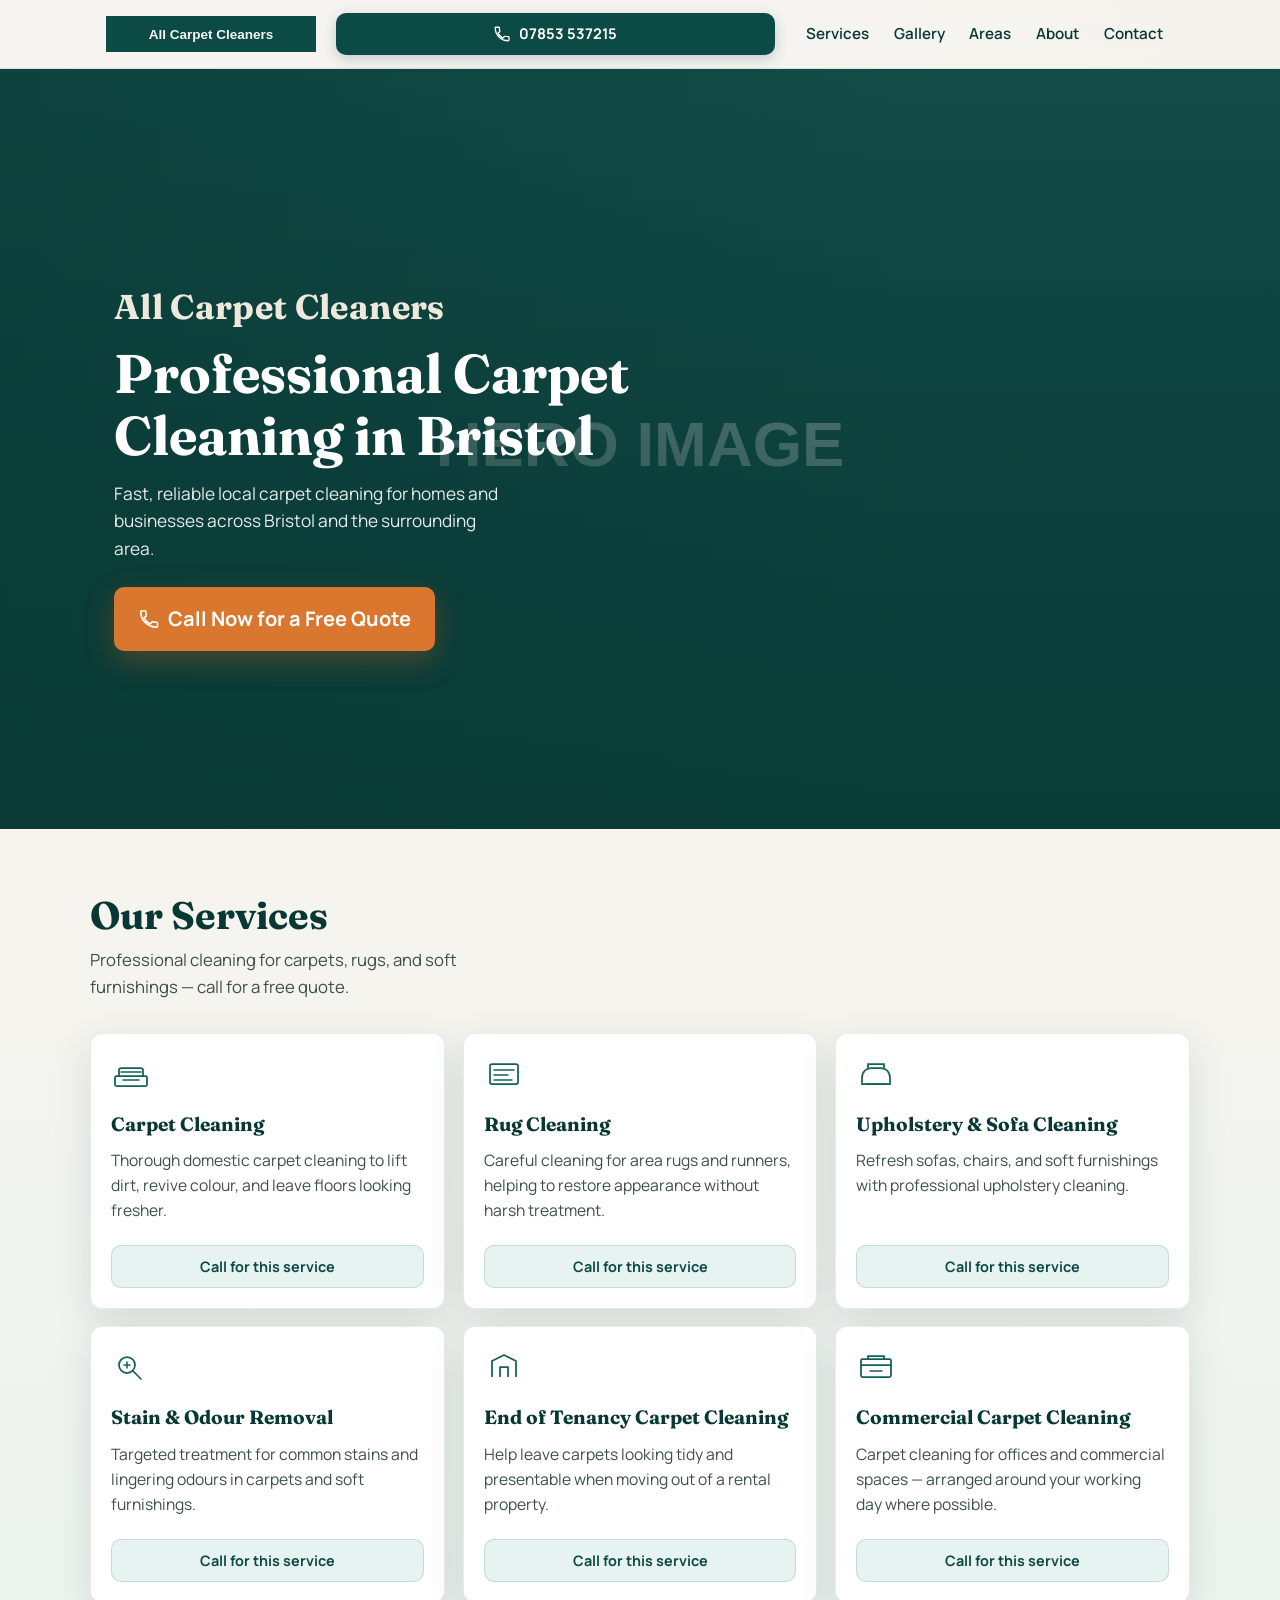
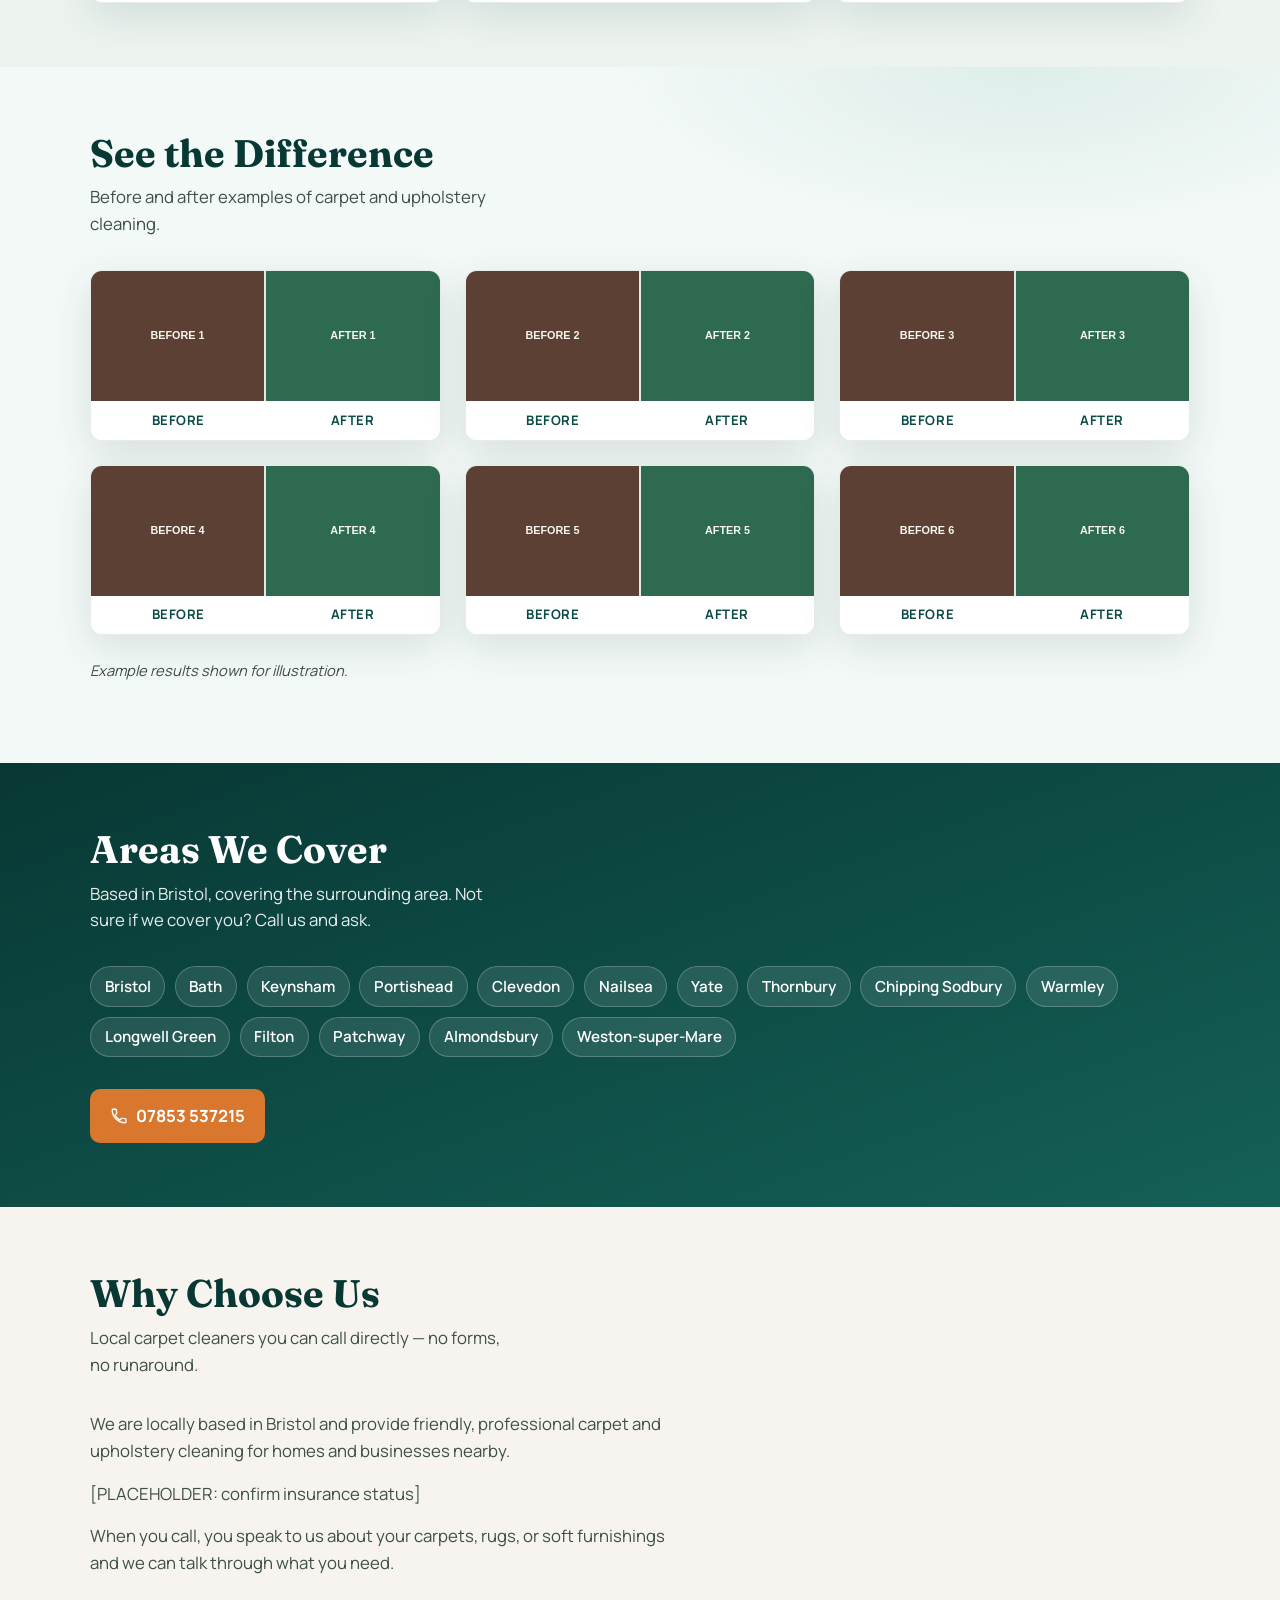
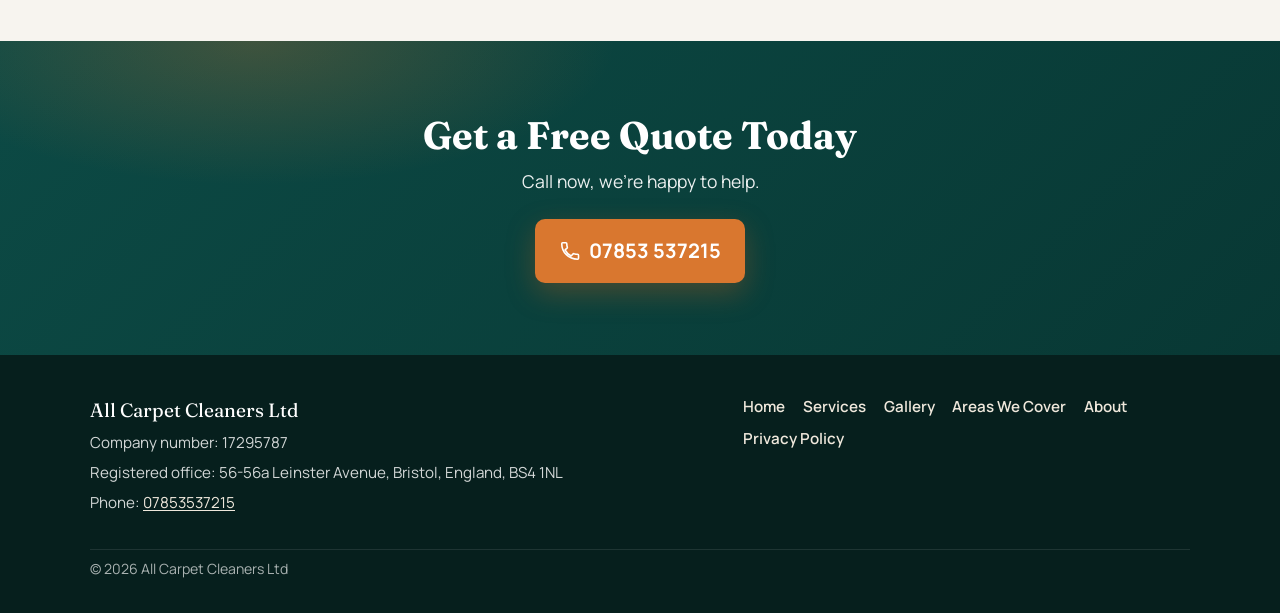
==== index.html @ 2044b08a "Build static All Carpet Cleaners marketing site Plain HTML/CSS/JS single-page site plus privacy poli" ====
<!DOCTYPE html>
<html lang="en-GB">
<head>
  <meta charset="UTF-8">
  <meta name="viewport" content="width=device-width, initial-scale=1">
  <title>All Carpet Cleaners | Professional Carpet Cleaning in Bristol</title>
  <meta name="description" content="Professional carpet cleaning in Bristol and surrounding areas. Fast, reliable local service. Call today for a free quote.">
  <link rel="icon" href="images/favicon.svg" type="image/svg+xml">

  <meta property="og:title" content="All Carpet Cleaners | Professional Carpet Cleaning in Bristol">
  <meta property="og:description" content="Professional carpet cleaning in Bristol and surrounding areas. Fast, reliable local service. Call today for a free quote.">
  <meta property="og:image" content="https://www.allcarpetcleaners.co.uk/images/og-image.svg">
  <meta property="og:type" content="website">
  <meta property="og:url" content="https://www.allcarpetcleaners.co.uk/">

  <link rel="preconnect" href="https://fonts.googleapis.com">
  <link rel="preconnect" href="https://fonts.gstatic.com" crossorigin>
  <link href="https://fonts.googleapis.com/css2?family=Fraunces:opsz,wght@9..144,600;9..144,700&family=Manrope:wght@400;500;600;700&display=swap" rel="stylesheet">

  <link rel="stylesheet" href="css/style.css">

  <script type="application/ld+json">
  {
    "@context": "https://schema.org",
    "@type": "LocalBusiness",
    "name": "All Carpet Cleaners",
    "legalName": "All Carpet Cleaners Ltd",
    "telephone": "+447853537215",
    "url": "https://www.allcarpetcleaners.co.uk/",
    "address": {
      "@type": "PostalAddress",
      "streetAddress": "56-56a Leinster Avenue",
      "addressLocality": "Bristol",
      "postalCode": "BS4 1NL",
      "addressCountry": "GB"
    },
    "areaServed": ["Bristol", "Bath", "Keynsham", "Portishead", "Clevedon", "Nailsea", "Yate", "Thornbury", "Chipping Sodbury", "Warmley", "Longwell Green", "Filton", "Patchway", "Almondsbury", "Weston-super-Mare"]
  }
  </script>
</head>
<body>
  <a class="skip-link" href="#home">Skip to content</a>

  <header class="site-header" id="top">
    <div class="header-inner">
      <a href="#home" class="logo-link">
        <img src="images/logo.svg" width="220" height="38" alt="All Carpet Cleaners">
      </a>

      <a class="phone-btn phone-btn--header" href="tel:+447853537215">
        <svg class="phone-icon" width="18" height="18" viewBox="0 0 24 24" fill="none" aria-hidden="true">
          <path d="M6.6 10.8c1.4 2.8 3.8 5.1 6.6 6.6l2.2-2.2c.3-.3.7-.4 1.1-.2 1.2.4 2.5.6 3.8.6.6 0 1 .4 1 1V20c0 .6-.4 1-1 1C10.6 21 3 13.4 3 4c0-.6.4-1 1-1h3.5c.6 0 1 .4 1 1 0 1.3.2 2.6.6 3.8.1.4 0 .8-.3 1.1L6.6 10.8z" stroke="currentColor" stroke-width="1.75" stroke-linejoin="round"/>
        </svg>
        <span>07853 537215</span>
      </a>

      <button class="nav-toggle" type="button" aria-expanded="false" aria-controls="primary-nav" aria-label="Open menu">
        <span class="nav-toggle-bar"></span>
        <span class="nav-toggle-bar"></span>
        <span class="nav-toggle-bar"></span>
      </button>

      <nav class="site-nav" id="primary-nav" aria-label="Primary">
        <ul>
          <li><a href="#services">Services</a></li>
          <li><a href="#gallery">Gallery</a></li>
          <li><a href="#areas">Areas</a></li>
          <li><a href="#about">About</a></li>
          <li><a href="#contact">Contact</a></li>
        </ul>
      </nav>
    </div>
  </header>

  <main>
    <section id="home" class="hero">
      <div class="hero-media" aria-hidden="true">
        <img src="images/hero.svg" alt="" width="1600" height="900">
      </div>
      <div class="hero-overlay"></div>
      <div class="hero-content">
        <p class="hero-brand">All Carpet Cleaners</p>
        <h1>Professional Carpet Cleaning in Bristol</h1>
        <p class="hero-sub">Fast, reliable local carpet cleaning for homes and businesses across Bristol and the surrounding area.</p>
        <a class="phone-btn phone-btn--hero" href="tel:+447853537215">
          <svg class="phone-icon" width="22" height="22" viewBox="0 0 24 24" fill="none" aria-hidden="true">
            <path d="M6.6 10.8c1.4 2.8 3.8 5.1 6.6 6.6l2.2-2.2c.3-.3.7-.4 1.1-.2 1.2.4 2.5.6 3.8.6.6 0 1 .4 1 1V20c0 .6-.4 1-1 1C10.6 21 3 13.4 3 4c0-.6.4-1 1-1h3.5c.6 0 1 .4 1 1 0 1.3.2 2.6.6 3.8.1.4 0 .8-.3 1.1L6.6 10.8z" stroke="currentColor" stroke-width="1.75" stroke-linejoin="round"/>
          </svg>
          Call Now for a Free Quote
        </a>
      </div>
    </section>

    <section id="services" class="section services">
      <div class="section-inner">
        <h2>Our Services</h2>
        <p class="section-intro">Professional cleaning for carpets, rugs, and soft furnishings — call for a free quote.</p>

        <div class="services-grid">
          <article class="service-card">
            <div class="service-icon" aria-hidden="true">
              <svg width="40" height="40" viewBox="0 0 40 40" fill="none">
                <rect x="4" y="22" width="32" height="10" rx="1.5" stroke="currentColor" stroke-width="1.75"/>
                <path d="M8 22V16c0-1 1-2 2.5-2h19c1.5 0 2.5 1 2.5 2v6" stroke="currentColor" stroke-width="1.75"/>
                <path d="M10 18h20M12 26h16" stroke="currentColor" stroke-width="1.5" stroke-linecap="round"/>
              </svg>
            </div>
            <h3>Carpet Cleaning</h3>
            <p>Thorough domestic carpet cleaning to lift dirt, revive colour, and leave floors looking fresher.</p>
            <a class="phone-btn phone-btn--small" href="tel:+447853537215">Call for this service</a>
          </article>

          <article class="service-card">
            <div class="service-icon" aria-hidden="true">
              <svg width="40" height="40" viewBox="0 0 40 40" fill="none">
                <rect x="6" y="10" width="28" height="20" rx="2" stroke="currentColor" stroke-width="1.75"/>
                <path d="M10 16h20M10 21h14M10 26h18" stroke="currentColor" stroke-width="1.5" stroke-linecap="round"/>
              </svg>
            </div>
            <h3>Rug Cleaning</h3>
            <p>Careful cleaning for area rugs and runners, helping to restore appearance without harsh treatment.</p>
            <a class="phone-btn phone-btn--small" href="tel:+447853537215">Call for this service</a>
          </article>

          <article class="service-card">
            <div class="service-icon" aria-hidden="true">
              <svg width="40" height="40" viewBox="0 0 40 40" fill="none">
                <path d="M6 24c0-6 4-10 10-10h8c6 0 10 4 10 10v6H6v-6z" stroke="currentColor" stroke-width="1.75"/>
                <path d="M12 14V10h16v4" stroke="currentColor" stroke-width="1.75" stroke-linecap="round"/>
                <path d="M10 30h20" stroke="currentColor" stroke-width="1.5" stroke-linecap="round"/>
              </svg>
            </div>
            <h3>Upholstery &amp; Sofa Cleaning</h3>
            <p>Refresh sofas, chairs, and soft furnishings with professional upholstery cleaning.</p>
            <a class="phone-btn phone-btn--small" href="tel:+447853537215">Call for this service</a>
          </article>

          <article class="service-card">
            <div class="service-icon" aria-hidden="true">
              <svg width="40" height="40" viewBox="0 0 40 40" fill="none">
                <circle cx="16" cy="18" r="8" stroke="currentColor" stroke-width="1.75"/>
                <path d="M22 24l8 8" stroke="currentColor" stroke-width="1.75" stroke-linecap="round"/>
                <path d="M13 18h6M16 15v6" stroke="currentColor" stroke-width="1.5" stroke-linecap="round"/>
              </svg>
            </div>
            <h3>Stain &amp; Odour Removal</h3>
            <p>Targeted treatment for common stains and lingering odours in carpets and soft furnishings.</p>
            <a class="phone-btn phone-btn--small" href="tel:+447853537215">Call for this service</a>
          </article>

          <article class="service-card">
            <div class="service-icon" aria-hidden="true">
              <svg width="40" height="40" viewBox="0 0 40 40" fill="none">
                <path d="M8 30V14l12-6 12 6v16" stroke="currentColor" stroke-width="1.75" stroke-linejoin="round"/>
                <path d="M16 30v-10h8v10" stroke="currentColor" stroke-width="1.75" stroke-linejoin="round"/>
              </svg>
            </div>
            <h3>End of Tenancy Carpet Cleaning</h3>
            <p>Help leave carpets looking tidy and presentable when moving out of a rental property.</p>
            <a class="phone-btn phone-btn--small" href="tel:+447853537215">Call for this service</a>
          </article>

          <article class="service-card">
            <div class="service-icon" aria-hidden="true">
              <svg width="40" height="40" viewBox="0 0 40 40" fill="none">
                <rect x="5" y="12" width="30" height="18" rx="1.5" stroke="currentColor" stroke-width="1.75"/>
                <path d="M5 18h30M12 12v-3h16v3" stroke="currentColor" stroke-width="1.75"/>
                <path d="M14 24h12" stroke="currentColor" stroke-width="1.5" stroke-linecap="round"/>
              </svg>
            </div>
            <h3>Commercial Carpet Cleaning</h3>
            <p>Carpet cleaning for offices and commercial spaces — arranged around your working day where possible.</p>
            <a class="phone-btn phone-btn--small" href="tel:+447853537215">Call for this service</a>
          </article>
        </div>
      </div>
    </section>

    <section id="gallery" class="section gallery">
      <div class="section-inner">
        <h2>See the Difference</h2>
        <p class="section-intro">Before and after examples of carpet and upholstery cleaning.</p>

        <div class="gallery-grid">
          <figure class="ba-pair">
            <div class="ba-images">
              <img src="images/gallery/before-1.svg" alt="Living room carpet before professional cleaning" width="800" height="600" loading="lazy">
              <img src="images/gallery/after-1.svg" alt="Living room carpet after professional cleaning" width="800" height="600" loading="lazy">
            </div>
            <figcaption><span>Before</span><span>After</span></figcaption>
          </figure>

          <figure class="ba-pair">
            <div class="ba-images">
              <img src="images/gallery/before-2.svg" alt="Staircase carpet before professional cleaning" width="800" height="600" loading="lazy">
              <img src="images/gallery/after-2.svg" alt="Staircase carpet after professional cleaning" width="800" height="600" loading="lazy">
            </div>
            <figcaption><span>Before</span><span>After</span></figcaption>
          </figure>

          <figure class="ba-pair">
            <div class="ba-images">
              <img src="images/gallery/before-3.svg" alt="Hallway carpet before professional cleaning" width="800" height="600" loading="lazy">
              <img src="images/gallery/after-3.svg" alt="Hallway carpet after professional cleaning" width="800" height="600" loading="lazy">
            </div>
            <figcaption><span>Before</span><span>After</span></figcaption>
          </figure>

          <figure class="ba-pair">
            <div class="ba-images">
              <img src="images/gallery/before-4.svg" alt="Bedroom carpet before professional cleaning" width="800" height="600" loading="lazy">
              <img src="images/gallery/after-4.svg" alt="Bedroom carpet after professional cleaning" width="800" height="600" loading="lazy">
            </div>
            <figcaption><span>Before</span><span>After</span></figcaption>
          </figure>

          <figure class="ba-pair">
            <div class="ba-images">
              <img src="images/gallery/before-5.svg" alt="Area rug before professional cleaning" width="800" height="600" loading="lazy">
              <img src="images/gallery/after-5.svg" alt="Area rug after professional cleaning" width="800" height="600" loading="lazy">
            </div>
            <figcaption><span>Before</span><span>After</span></figcaption>
          </figure>

          <figure class="ba-pair">
            <div class="ba-images">
              <img src="images/gallery/before-6.svg" alt="Sofa upholstery before professional cleaning" width="800" height="600" loading="lazy">
              <img src="images/gallery/after-6.svg" alt="Sofa upholstery after professional cleaning" width="800" height="600" loading="lazy">
            </div>
            <figcaption><span>Before</span><span>After</span></figcaption>
          </figure>
        </div>

        <p class="gallery-note">Example results shown for illustration.</p>
      </div>
    </section>

    <section id="areas" class="section areas">
      <div class="section-inner">
        <h2>Areas We Cover</h2>
        <p class="section-intro">Based in Bristol, covering the surrounding area. Not sure if we cover you? Call us and ask.</p>

        <ul class="areas-list">
          <li>Bristol</li>
          <li>Bath</li>
          <li>Keynsham</li>
          <li>Portishead</li>
          <li>Clevedon</li>
          <li>Nailsea</li>
          <li>Yate</li>
          <li>Thornbury</li>
          <li>Chipping Sodbury</li>
          <li>Warmley</li>
          <li>Longwell Green</li>
          <li>Filton</li>
          <li>Patchway</li>
          <li>Almondsbury</li>
          <li>Weston-super-Mare</li>
        </ul>

        <div class="areas-cta">
          <a class="phone-btn phone-btn--mid" href="tel:+447853537215">
            <svg class="phone-icon" width="18" height="18" viewBox="0 0 24 24" fill="none" aria-hidden="true">
              <path d="M6.6 10.8c1.4 2.8 3.8 5.1 6.6 6.6l2.2-2.2c.3-.3.7-.4 1.1-.2 1.2.4 2.5.6 3.8.6.6 0 1 .4 1 1V20c0 .6-.4 1-1 1C10.6 21 3 13.4 3 4c0-.6.4-1 1-1h3.5c.6 0 1 .4 1 1 0 1.3.2 2.6.6 3.8.1.4 0 .8-.3 1.1L6.6 10.8z" stroke="currentColor" stroke-width="1.75" stroke-linejoin="round"/>
            </svg>
            07853 537215
          </a>
        </div>
      </div>
    </section>

    <section id="about" class="section about">
      <div class="section-inner about-inner">
        <h2>Why Choose Us</h2>
        <p class="section-intro">Local carpet cleaners you can call directly — no forms, no runaround.</p>
        <div class="about-copy">
          <p>We are locally based in Bristol and provide friendly, professional carpet and upholstery cleaning for homes and businesses nearby.</p>
          <p>[PLACEHOLDER: confirm insurance status]</p>
          <p>When you call, you speak to us about your carpets, rugs, or soft furnishings and we can talk through what you need.</p>
        </div>
      </div>
    </section>

    <section id="contact" class="contact-band">
      <div class="contact-inner">
        <h2>Get a Free Quote Today</h2>
        <p>Call now, we're happy to help.</p>
        <a class="phone-btn phone-btn--hero" href="tel:+447853537215">
          <svg class="phone-icon" width="22" height="22" viewBox="0 0 24 24" fill="none" aria-hidden="true">
            <path d="M6.6 10.8c1.4 2.8 3.8 5.1 6.6 6.6l2.2-2.2c.3-.3.7-.4 1.1-.2 1.2.4 2.5.6 3.8.6.6 0 1 .4 1 1V20c0 .6-.4 1-1 1C10.6 21 3 13.4 3 4c0-.6.4-1 1-1h3.5c.6 0 1 .4 1 1 0 1.3.2 2.6.6 3.8.1.4 0 .8-.3 1.1L6.6 10.8z" stroke="currentColor" stroke-width="1.75" stroke-linejoin="round"/>
          </svg>
          07853 537215
        </a>
      </div>
    </section>
  </main>

  <footer class="site-footer">
    <div class="footer-inner">
      <div class="footer-brand">
        <p class="footer-name">All Carpet Cleaners Ltd</p>
        <p>Company number: 17295787</p>
        <p>Registered office: 56-56a Leinster Avenue, Bristol, England, BS4 1NL</p>
        <p>Phone: <a href="tel:+447853537215">07853537215</a></p>
      </div>
      <nav class="footer-nav" aria-label="Footer">
        <ul>
          <li><a href="#home">Home</a></li>
          <li><a href="#services">Services</a></li>
          <li><a href="#gallery">Gallery</a></li>
          <li><a href="#areas">Areas We Cover</a></li>
          <li><a href="#about">About</a></li>
          <li><a href="privacy.html">Privacy Policy</a></li>
        </ul>
      </nav>
      <p class="footer-copy">&copy; <span data-year></span> All Carpet Cleaners Ltd</p>
    </div>
  </footer>

  <script src="js/main.js"></script>
</body>
</html>
---- css/style.css ----
/* All Carpet Cleaners — site styles */

:root {
  --teal-900: #083834;
  --teal-800: #0c4a45;
  --teal-700: #146057;
  --teal-500: #1f8a7c;
  --mint-100: #e7f3f0;
  --mint-50: #f3f9f7;
  --sand-100: #efe8dc;
  --ink: #16221f;
  --ink-soft: #3d4f4a;
  --cream: #f7f4ef;
  --white: #ffffff;
  --accent: #d9772f;
  --accent-dark: #b85f1f;
  --shadow-soft: 0 12px 40px rgba(8, 56, 52, 0.12);
  --radius: 12px;
  --header-h: 4.25rem;
  --font-display: "Fraunces", Georgia, "Times New Roman", serif;
  --font-body: "Manrope", "Segoe UI", sans-serif;
  --max: 1100px;
}

*,
*::before,
*::after {
  box-sizing: border-box;
}

html {
  scroll-behavior: smooth;
}

body {
  margin: 0;
  font-family: var(--font-body);
  font-size: 1.05rem;
  line-height: 1.6;
  color: var(--ink);
  background:
    radial-gradient(1200px 500px at 10% -10%, rgba(31, 138, 124, 0.12), transparent 60%),
    radial-gradient(900px 400px at 100% 0%, rgba(217, 119, 47, 0.08), transparent 50%),
    linear-gradient(180deg, var(--mint-50) 0%, var(--cream) 40%, var(--mint-50) 100%);
  overflow-x: hidden;
}

img {
  max-width: 100%;
  height: auto;
  display: block;
}

a {
  color: var(--teal-700);
  text-decoration-thickness: 1px;
  text-underline-offset: 0.15em;
}

a:hover {
  color: var(--teal-900);
}

h1,
h2,
h3 {
  font-family: var(--font-display);
  line-height: 1.15;
  font-weight: 700;
  color: var(--teal-900);
}

h1 {
  font-size: clamp(2rem, 5vw, 3.4rem);
  margin: 0 0 0.75rem;
}

h2 {
  font-size: clamp(1.75rem, 3.5vw, 2.4rem);
  margin: 0 0 0.6rem;
}

h3 {
  font-size: 1.2rem;
  margin: 0 0 0.5rem;
}

p {
  margin: 0 0 1rem;
}

ul {
  margin: 0;
  padding: 0;
  list-style: none;
}

.skip-link {
  position: absolute;
  left: 1rem;
  top: -100px;
  background: var(--teal-800);
  color: var(--white);
  padding: 0.6rem 1rem;
  z-index: 1000;
  border-radius: 0 0 8px 8px;
}

.skip-link:focus {
  top: 0;
}

/* —— Header —— */
.site-header {
  position: sticky;
  top: 0;
  z-index: 100;
  background: rgba(247, 244, 239, 0.92);
  backdrop-filter: blur(10px);
  border-bottom: 1px solid rgba(12, 74, 69, 0.12);
  transition: box-shadow 0.25s ease, background 0.25s ease;
}

.site-header.is-scrolled {
  box-shadow: 0 6px 24px rgba(8, 56, 52, 0.1);
  background: rgba(247, 244, 239, 0.97);
}

.header-inner {
  display: grid;
  grid-template-columns: 1fr auto auto;
  align-items: center;
  gap: 0.65rem 0.85rem;
  max-width: var(--max);
  margin: 0 auto;
  padding: 0.7rem 1rem;
  min-height: var(--header-h);
}

.logo-link {
  display: inline-flex;
  align-items: center;
  text-decoration: none;
  min-width: 0;
}

.logo-link img {
  width: min(180px, 48vw);
  height: auto;
}

.nav-toggle {
  display: inline-flex;
  flex-direction: column;
  justify-content: center;
  gap: 5px;
  width: 2.5rem;
  height: 2.5rem;
  padding: 0.45rem;
  border: 1px solid rgba(12, 74, 69, 0.25);
  border-radius: 8px;
  background: var(--white);
  cursor: pointer;
  order: 3;
}

.nav-toggle-bar {
  display: block;
  height: 2px;
  width: 100%;
  background: var(--teal-800);
  border-radius: 2px;
  transition: transform 0.25s ease, opacity 0.25s ease;
}

.nav-toggle[aria-expanded="true"] .nav-toggle-bar:nth-child(1) {
  transform: translateY(7px) rotate(45deg);
}

.nav-toggle[aria-expanded="true"] .nav-toggle-bar:nth-child(2) {
  opacity: 0;
}

.nav-toggle[aria-expanded="true"] .nav-toggle-bar:nth-child(3) {
  transform: translateY(-7px) rotate(-45deg);
}

.site-nav {
  grid-column: 1 / -1;
  display: none;
  background: var(--cream);
  border-radius: var(--radius);
  border: 1px solid rgba(12, 74, 69, 0.1);
  padding: 0.5rem;
}

.site-nav.is-open {
  display: block;
  animation: navDrop 0.28s ease;
}

@keyframes navDrop {
  from {
    opacity: 0;
    transform: translateY(-6px);
  }
  to {
    opacity: 1;
    transform: translateY(0);
  }
}

.site-nav ul {
  display: flex;
  flex-direction: column;
  gap: 0.15rem;
}

.site-nav a {
  display: block;
  padding: 0.7rem 0.85rem;
  text-decoration: none;
  color: var(--teal-900);
  font-weight: 600;
  border-radius: 8px;
}

.site-nav a:hover,
.site-nav a:focus-visible {
  background: var(--mint-100);
  color: var(--teal-800);
}

/* —— Phone buttons —— */
.phone-btn {
  display: inline-flex;
  align-items: center;
  justify-content: center;
  gap: 0.5rem;
  font-family: var(--font-body);
  font-weight: 700;
  text-decoration: none;
  border-radius: 10px;
  transition: transform 0.2s ease, background 0.2s ease, box-shadow 0.2s ease;
  white-space: nowrap;
}

.phone-btn:hover {
  transform: translateY(-1px);
  color: var(--white);
}

.phone-btn:active {
  transform: translateY(0);
}

.phone-icon {
  flex-shrink: 0;
}

.phone-btn--header {
  background: var(--teal-800);
  color: var(--white);
  padding: 0.55rem 0.8rem;
  font-size: 0.92rem;
  order: 2;
  box-shadow: 0 4px 14px rgba(8, 56, 52, 0.22);
}

.phone-btn--header:hover {
  background: var(--teal-700);
  color: var(--white);
}

.phone-btn--hero {
  background: var(--accent);
  color: var(--white);
  padding: 1rem 1.5rem;
  font-size: clamp(1.05rem, 2.5vw, 1.25rem);
  box-shadow: 0 10px 28px rgba(184, 95, 31, 0.35);
  animation: ctaPulse 2.8s ease-in-out infinite;
}

.phone-btn--hero:hover {
  background: var(--accent-dark);
  color: var(--white);
}

@keyframes ctaPulse {
  0%,
  100% {
    box-shadow: 0 10px 28px rgba(184, 95, 31, 0.35);
  }
  50% {
    box-shadow: 0 12px 34px rgba(184, 95, 31, 0.5);
  }
}

.phone-btn--mid {
  background: var(--teal-800);
  color: var(--white);
  padding: 0.85rem 1.25rem;
  font-size: 1.05rem;
}

.phone-btn--mid:hover {
  background: var(--teal-700);
  color: var(--white);
}

.phone-btn--small {
  background: var(--mint-100);
  color: var(--teal-800);
  padding: 0.55rem 0.85rem;
  font-size: 0.9rem;
  width: 100%;
  margin-top: auto;
  border: 1px solid rgba(12, 74, 69, 0.15);
}

.phone-btn--small:hover {
  background: var(--teal-800);
  color: var(--white);
}

@media (min-width: 420px) {
  .phone-btn--header {
    padding: 0.6rem 1rem;
  }
}

/* —— Hero —— */
.hero {
  position: relative;
  min-height: min(92vh, 760px);
  display: flex;
  align-items: flex-end;
  color: var(--white);
  overflow: hidden;
}

.hero-media {
  position: absolute;
  inset: 0;
}

.hero-media img {
  width: 100%;
  height: 100%;
  object-fit: cover;
}

.hero-overlay {
  position: absolute;
  inset: 0;
  background:
    linear-gradient(180deg, rgba(8, 56, 52, 0.35) 0%, rgba(8, 56, 52, 0.72) 55%, rgba(8, 56, 52, 0.9) 100%),
    linear-gradient(90deg, rgba(8, 56, 52, 0.55) 0%, rgba(8, 56, 52, 0.15) 70%);
}

.hero-content {
  position: relative;
  z-index: 1;
  width: 100%;
  max-width: var(--max);
  margin: 0 auto;
  padding: 5rem 1.15rem 3.5rem;
  animation: heroRise 0.8s ease both;
}

@keyframes heroRise {
  from {
    opacity: 0;
    transform: translateY(18px);
  }
  to {
    opacity: 1;
    transform: translateY(0);
  }
}

.hero-brand {
  font-family: var(--font-display);
  font-size: clamp(1.5rem, 4vw, 2.15rem);
  font-weight: 700;
  margin: 0 0 0.5rem;
  color: var(--sand-100);
  letter-spacing: 0.01em;
}

.hero h1 {
  color: var(--white);
  max-width: 14ch;
}

.hero-sub {
  max-width: 36ch;
  font-size: 1.08rem;
  color: rgba(255, 255, 255, 0.9);
  margin-bottom: 1.5rem;
}

/* —— Sections —— */
.section {
  padding: 4rem 1rem;
}

.section-inner {
  max-width: var(--max);
  margin: 0 auto;
}

.section-intro {
  color: var(--ink-soft);
  max-width: 42ch;
  margin-bottom: 2rem;
}

.services {
  background:
    linear-gradient(180deg, transparent, rgba(231, 243, 240, 0.7)),
    var(--cream);
}

.services-grid {
  display: grid;
  grid-template-columns: 1fr;
  gap: 1.1rem;
}

.service-card {
  display: flex;
  flex-direction: column;
  gap: 0.35rem;
  background: var(--white);
  border: 1px solid rgba(12, 74, 69, 0.1);
  border-radius: var(--radius);
  padding: 1.25rem;
  box-shadow: var(--shadow-soft);
  transition: transform 0.25s ease, box-shadow 0.25s ease;
}

.service-card:hover {
  transform: translateY(-3px);
  box-shadow: 0 16px 36px rgba(8, 56, 52, 0.14);
}

.service-icon {
  color: var(--teal-700);
  margin-bottom: 0.35rem;
}

.service-card p {
  color: var(--ink-soft);
  font-size: 0.98rem;
  flex: 1;
}

/* —— Gallery —— */
.gallery {
  background:
    radial-gradient(700px 280px at 80% 0%, rgba(31, 138, 124, 0.1), transparent 60%),
    var(--mint-50);
}

.gallery-grid {
  display: grid;
  grid-template-columns: 1fr;
  gap: 1.5rem;
}

.ba-pair {
  margin: 0;
  background: var(--white);
  border-radius: var(--radius);
  overflow: hidden;
  border: 1px solid rgba(12, 74, 69, 0.1);
  box-shadow: var(--shadow-soft);
}

.ba-images {
  display: grid;
  grid-template-columns: 1fr 1fr;
  gap: 2px;
  background: rgba(12, 74, 69, 0.12);
}

.ba-images img {
  width: 100%;
  aspect-ratio: 4 / 3;
  object-fit: cover;
}

.ba-pair figcaption {
  display: grid;
  grid-template-columns: 1fr 1fr;
  font-size: 0.82rem;
  font-weight: 700;
  letter-spacing: 0.04em;
  text-transform: uppercase;
  color: var(--teal-800);
  background: var(--white);
}

.ba-pair figcaption span {
  padding: 0.55rem 0.75rem;
  text-align: center;
}

.gallery-note {
  margin-top: 1.5rem;
  font-size: 0.92rem;
  color: var(--ink-soft);
  font-style: italic;
}

/* —— Areas —— */
.areas {
  background: linear-gradient(160deg, var(--teal-900), var(--teal-700));
  color: var(--white);
}

.areas h2,
.areas .section-intro {
  color: var(--white);
}

.areas .section-intro {
  opacity: 0.9;
}

.areas-list {
  display: flex;
  flex-wrap: wrap;
  gap: 0.6rem;
  margin-bottom: 2rem;
}

.areas-list li {
  background: rgba(255, 255, 255, 0.1);
  border: 1px solid rgba(255, 255, 255, 0.22);
  padding: 0.45rem 0.85rem;
  border-radius: 999px;
  font-size: 0.95rem;
  font-weight: 600;
}

.areas-cta {
  display: flex;
}

.areas .phone-btn--mid {
  background: var(--accent);
}

.areas .phone-btn--mid:hover {
  background: var(--accent-dark);
}

/* —— About —— */
.about {
  background: var(--cream);
}

.about-copy {
  max-width: 58ch;
  color: var(--ink-soft);
}

.about-copy p:last-child {
  margin-bottom: 0;
}

/* —— Contact band —— */
.contact-band {
  background:
    radial-gradient(600px 240px at 20% 0%, rgba(217, 119, 47, 0.25), transparent 60%),
    linear-gradient(135deg, var(--teal-800), var(--teal-900));
  color: var(--white);
  text-align: center;
  padding: 4.5rem 1rem;
}

.contact-inner {
  max-width: 40rem;
  margin: 0 auto;
}

.contact-band h2 {
  color: var(--white);
}

.contact-band p {
  font-size: 1.1rem;
  opacity: 0.92;
  margin-bottom: 1.5rem;
}

/* —— Footer —— */
.site-footer {
  background: #061f1d;
  color: rgba(255, 255, 255, 0.82);
  padding: 2.5rem 1rem 2rem;
  font-size: 0.95rem;
}

.footer-inner {
  max-width: var(--max);
  margin: 0 auto;
  display: grid;
  gap: 1.75rem;
}

.footer-name {
  font-family: var(--font-display);
  font-size: 1.2rem;
  color: var(--white);
  margin-bottom: 0.5rem;
}

.footer-brand p {
  margin: 0 0 0.35rem;
}

.site-footer a {
  color: var(--sand-100);
}

.footer-nav ul {
  display: flex;
  flex-wrap: wrap;
  gap: 0.5rem 1.1rem;
}

.footer-nav a {
  text-decoration: none;
  font-weight: 600;
}

.footer-nav a:hover {
  text-decoration: underline;
}

.footer-copy {
  margin: 0;
  padding-top: 0.5rem;
  border-top: 1px solid rgba(255, 255, 255, 0.12);
  font-size: 0.88rem;
  opacity: 0.8;
}

/* —— Privacy page —— */
.privacy-page {
  padding: 2rem 1rem 4rem;
}

.privacy-inner {
  max-width: 42rem;
  margin: 0 auto;
  background: rgba(255, 255, 255, 0.7);
  border: 1px solid rgba(12, 74, 69, 0.1);
  border-radius: var(--radius);
  padding: 1.5rem 1.25rem 2rem;
}

.privacy-back {
  margin-bottom: 1rem;
}

.privacy-inner h1 {
  margin-bottom: 1rem;
}

.privacy-inner h2 {
  font-size: 1.25rem;
  margin: 1.75rem 0 0.5rem;
}

.privacy-note {
  margin-top: 2rem;
  color: var(--ink-soft);
  font-size: 0.92rem;
}

.privacy-page ~ .site-footer .footer-inner,
body:has(.privacy-page) .header-inner {
  grid-template-columns: 1fr auto;
}

body:has(.privacy-page) .nav-toggle,
body:has(.privacy-page) .site-nav {
  display: none;
}

/* —— Reveal on scroll —— */
.reveal {
  opacity: 0;
  transform: translateY(16px);
  transition: opacity 0.55s ease, transform 0.55s ease;
}

.reveal.is-visible {
  opacity: 1;
  transform: translateY(0);
}

/* —— Tablet —— */
@media (min-width: 700px) {
  .services-grid {
    grid-template-columns: repeat(2, 1fr);
  }

  .gallery-grid {
    grid-template-columns: repeat(2, 1fr);
  }

  .logo-link img {
    width: 210px;
  }

  .hero-content {
    padding: 6rem 1.5rem 4rem;
  }
}

/* —— Desktop —— */
@media (min-width: 960px) {
  .header-inner {
    grid-template-columns: auto 1fr auto;
    gap: 1.25rem;
  }

  .nav-toggle {
    display: none;
  }

  .site-nav {
    display: block;
    grid-column: auto;
    background: transparent;
    border: 0;
    padding: 0;
    justify-self: end;
  }

  .site-nav ul {
    flex-direction: row;
    align-items: center;
    gap: 0.15rem;
  }

  .site-nav a {
    padding: 0.45rem 0.7rem;
    font-size: 0.95rem;
  }

  .phone-btn--header {
    order: 0;
  }

  .logo-link {
    order: 0;
  }

  .services-grid {
    grid-template-columns: repeat(3, 1fr);
  }

  .gallery-grid {
    grid-template-columns: repeat(3, 1fr);
  }

  .footer-inner {
    grid-template-columns: 1.4fr 1fr;
    align-items: start;
  }

  .footer-copy {
    grid-column: 1 / -1;
  }

  .hero {
    align-items: center;
  }

  .hero-content {
    padding: 7rem 1.5rem 5rem;
  }
}

@media (prefers-reduced-motion: reduce) {
  html {
    scroll-behavior: auto;
  }

  *,
  *::before,
  *::after {
    animation: none !important;
    transition: none !important;
  }

  .reveal {
    opacity: 1;
    transform: none;
  }
}
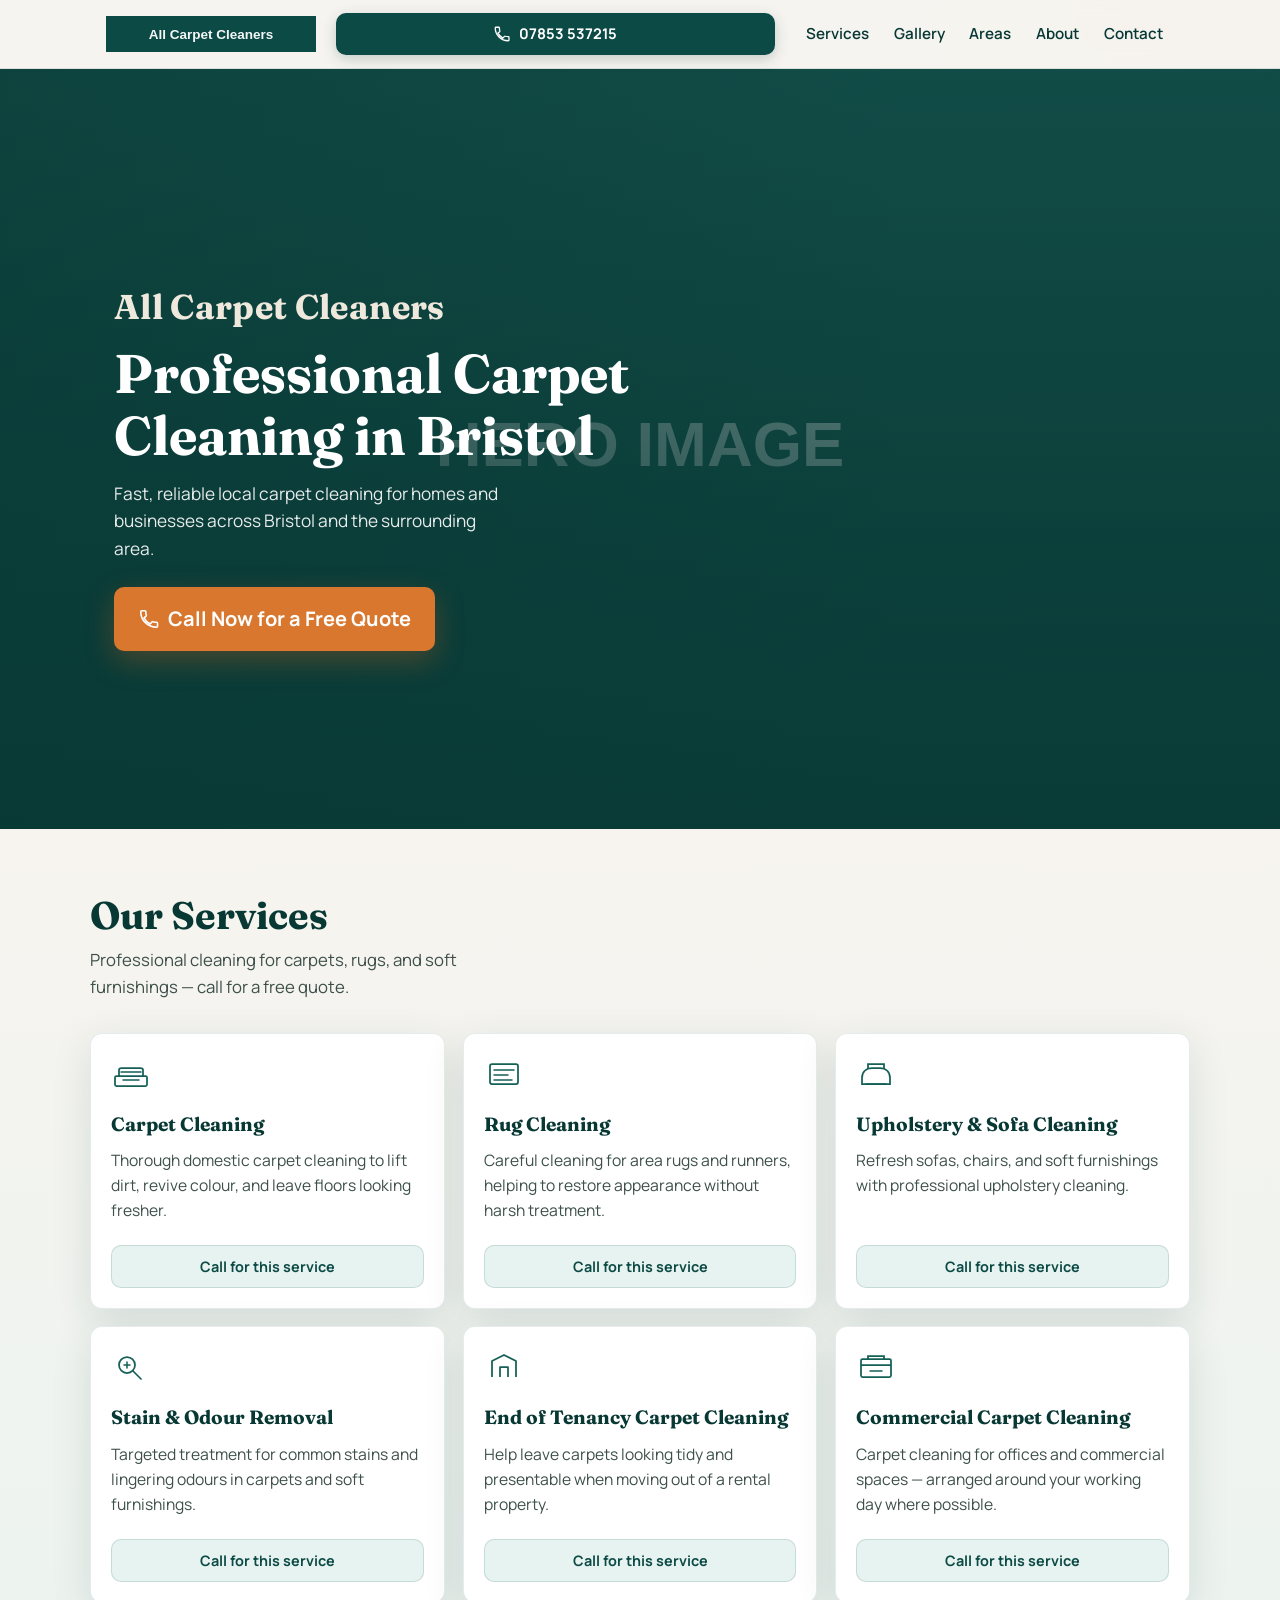
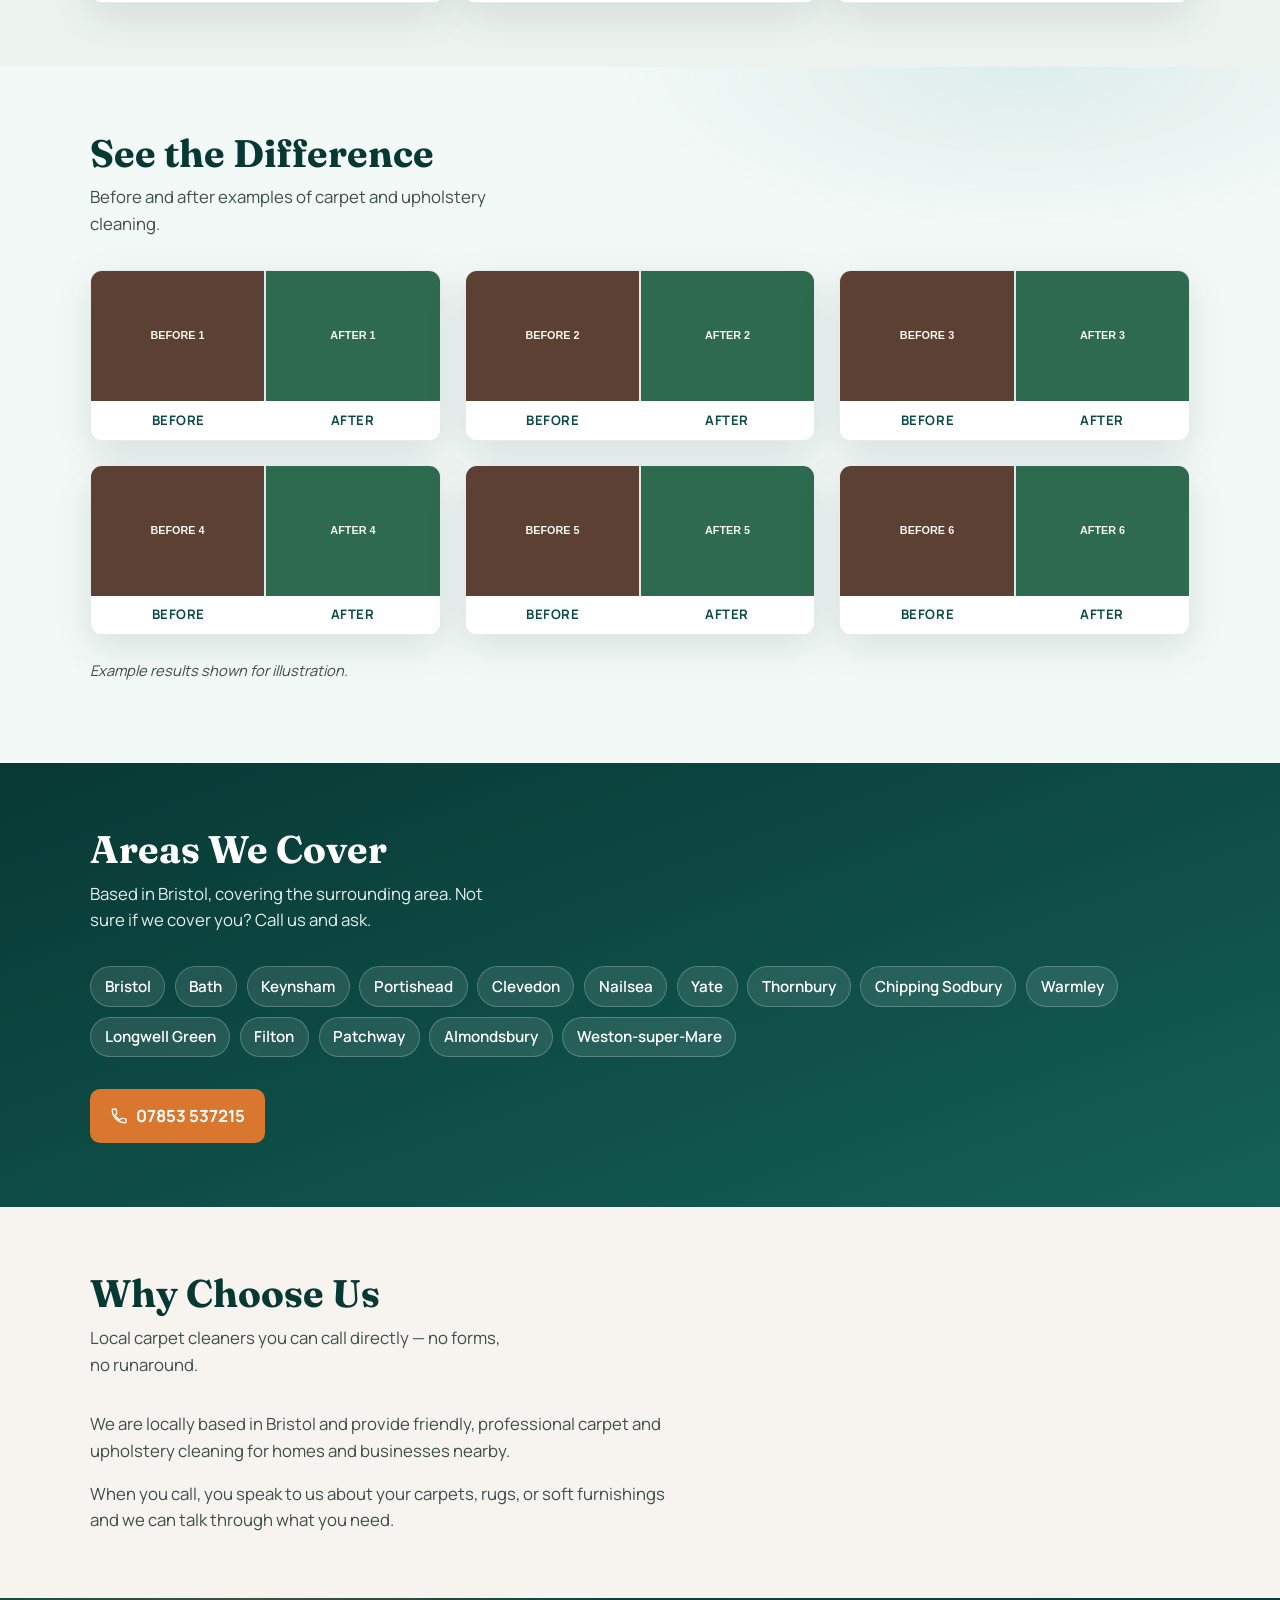
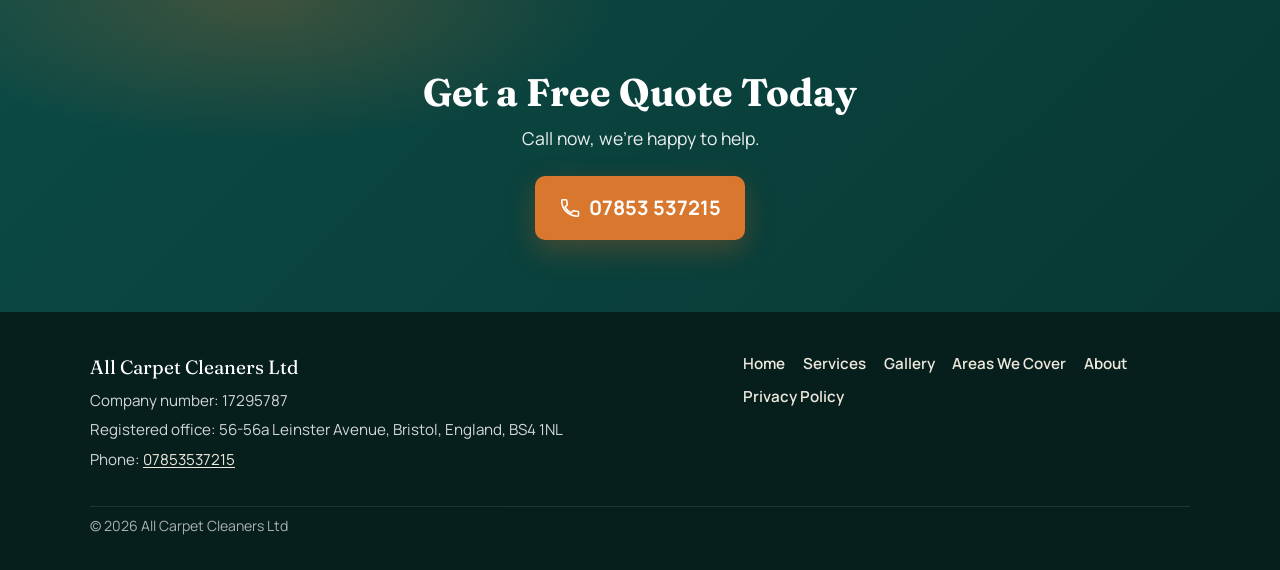
==== commit 3a71be1a: "Remove insurance status placeholder from about section Co-authored-by: hamzajamshed4 <hamzajamshed4@" ====
--- a/index.html
+++ b/index.html
@@ -275,7 +275,6 @@
         <p class="section-intro">Local carpet cleaners you can call directly — no forms, no runaround.</p>
         <div class="about-copy">
           <p>We are locally based in Bristol and provide friendly, professional carpet and upholstery cleaning for homes and businesses nearby.</p>
-          <p>[PLACEHOLDER: confirm insurance status]</p>
           <p>When you call, you speak to us about your carpets, rugs, or soft furnishings and we can talk through what you need.</p>
         </div>
       </div>
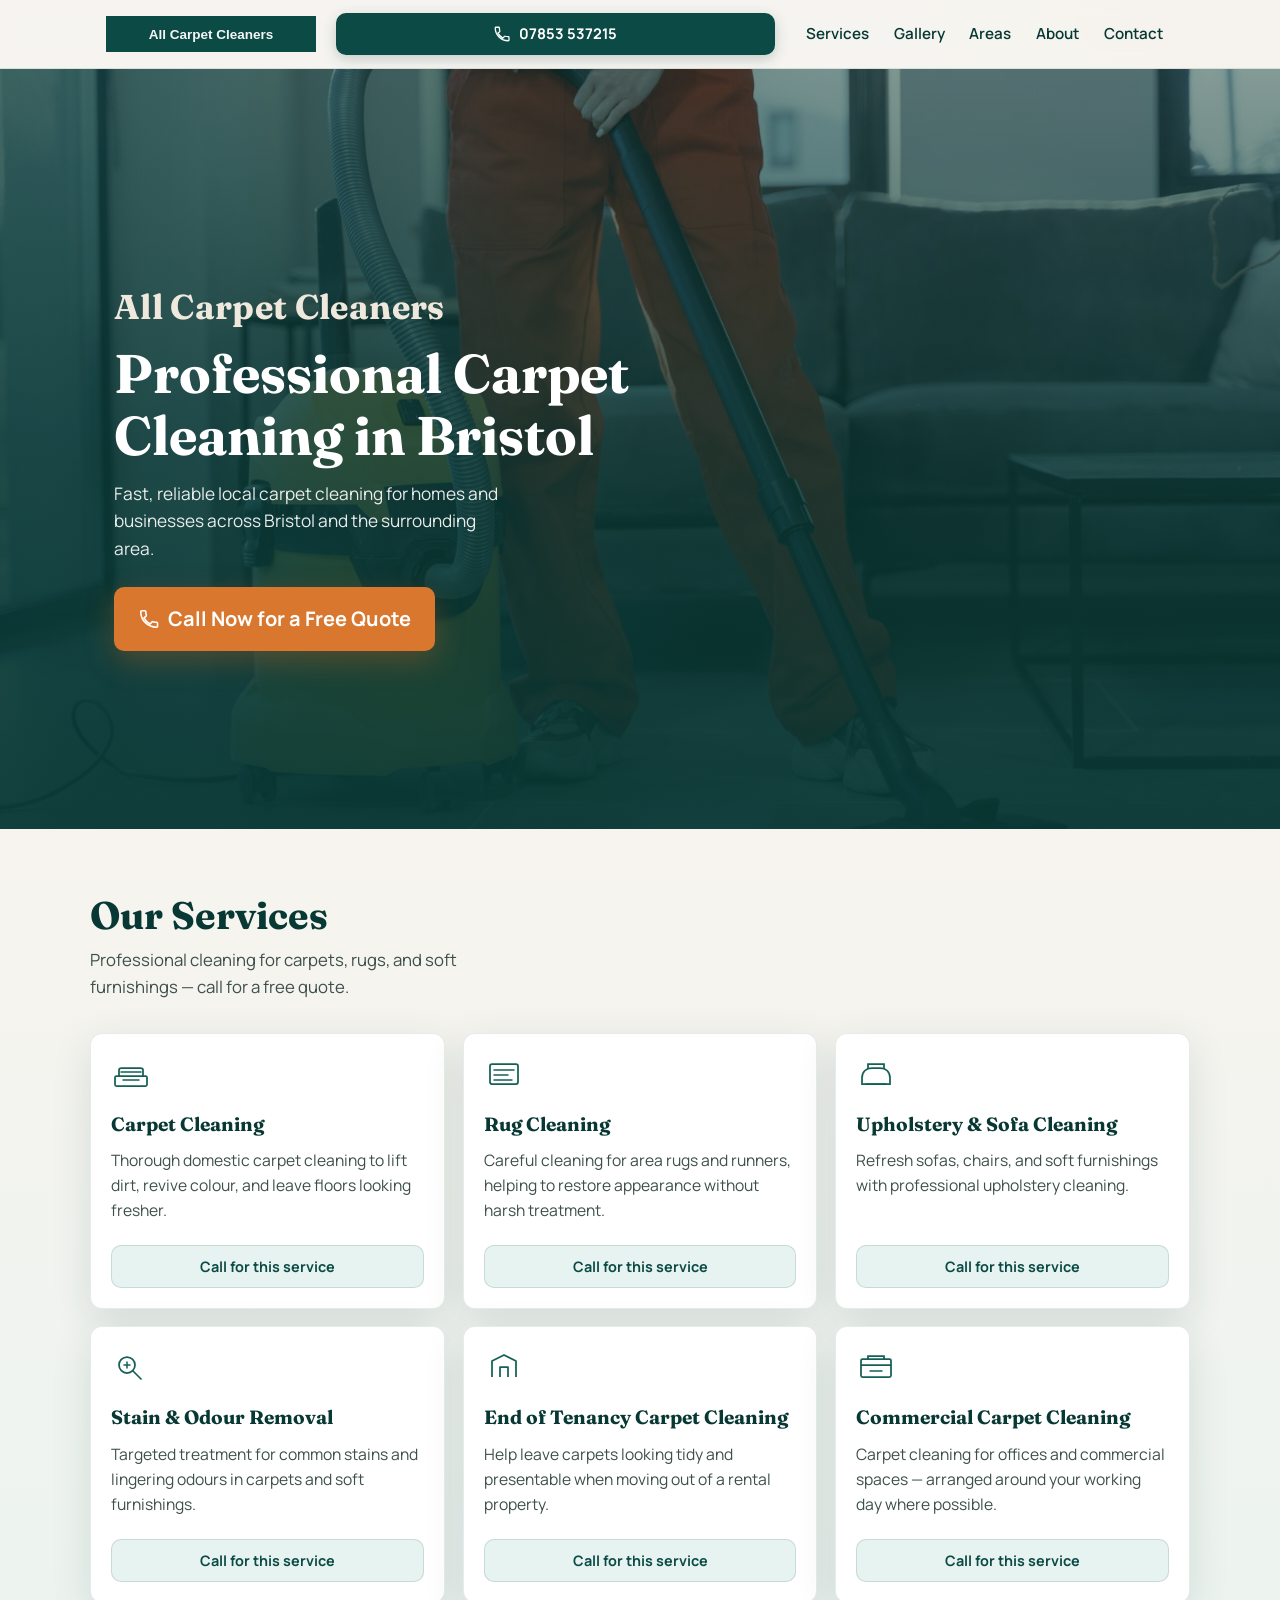
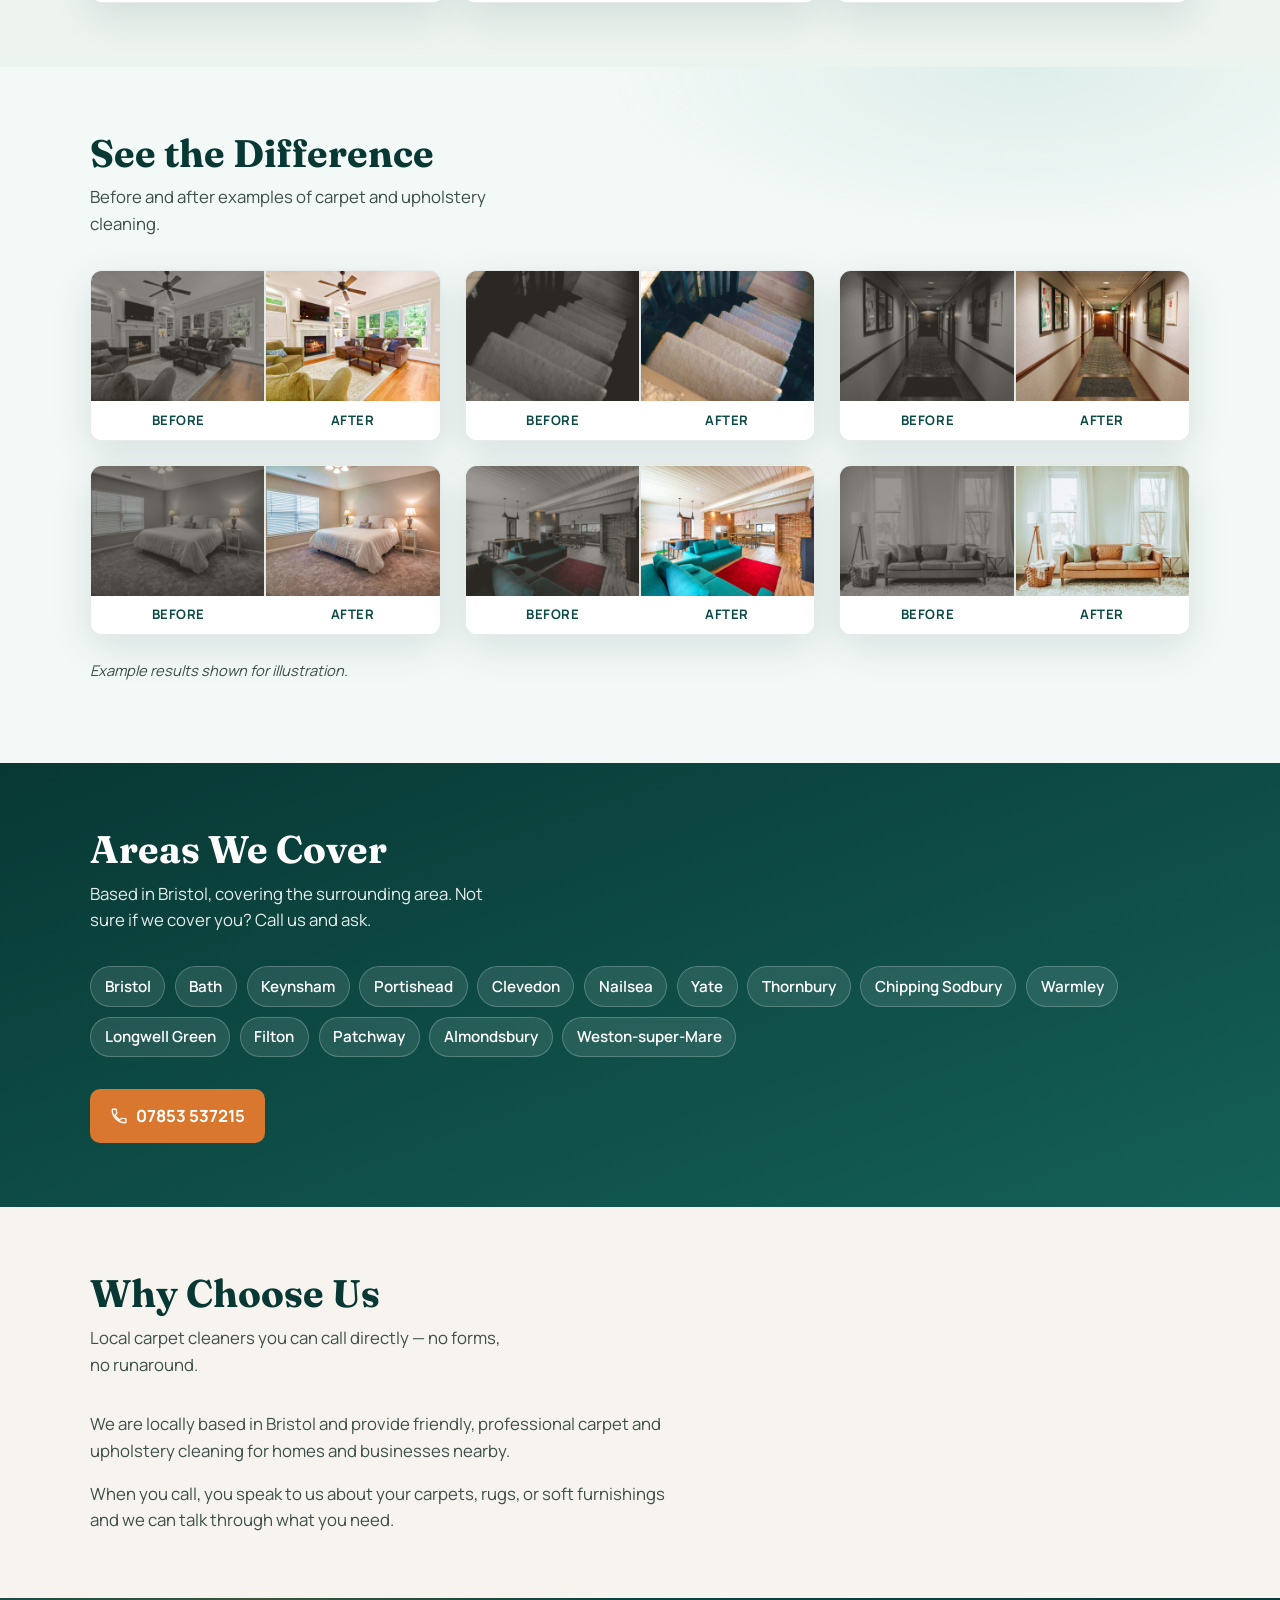
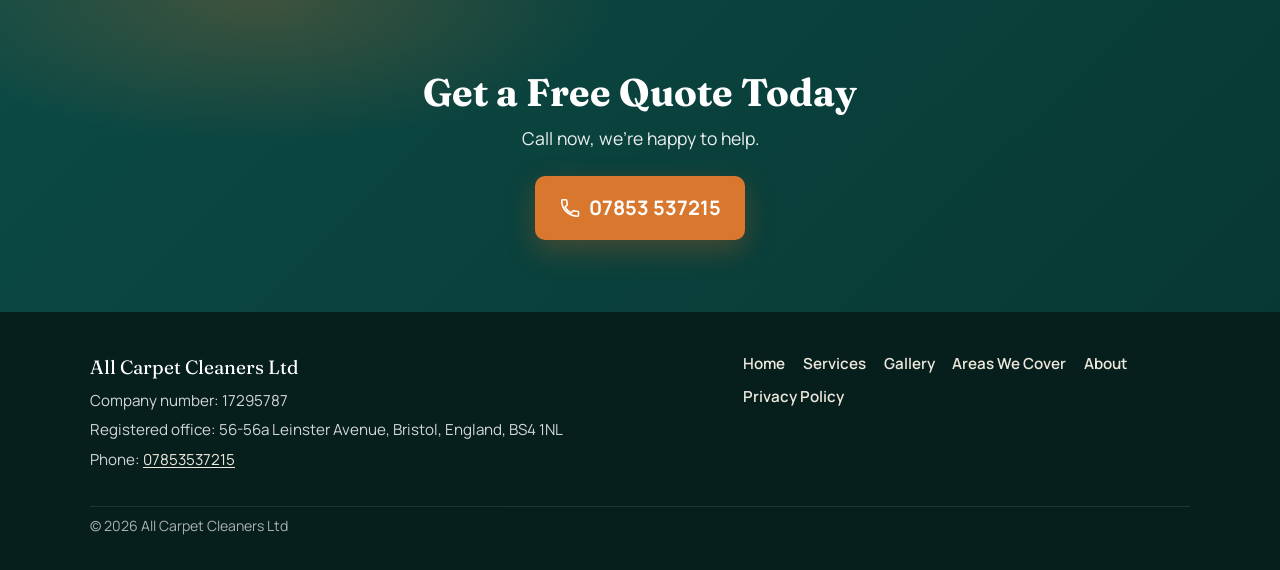
==== commit 7b8c7a51: "Replace placeholder images with real photography Swap out text-label SVG placeholders for hero, soci" ====
--- a/index.html
+++ b/index.html
@@ -9,7 +9,7 @@
 
   <meta property="og:title" content="All Carpet Cleaners | Professional Carpet Cleaning in Bristol">
   <meta property="og:description" content="Professional carpet cleaning in Bristol and surrounding areas. Fast, reliable local service. Call today for a free quote.">
-  <meta property="og:image" content="https://www.allcarpetcleaners.co.uk/images/og-image.svg">
+  <meta property="og:image" content="https://www.allcarpetcleaners.co.uk/images/og-image.jpg">
   <meta property="og:type" content="website">
   <meta property="og:url" content="https://www.allcarpetcleaners.co.uk/">
 
@@ -75,7 +75,7 @@
   <main>
     <section id="home" class="hero">
       <div class="hero-media" aria-hidden="true">
-        <img src="images/hero.svg" alt="" width="1600" height="900">
+        <img src="images/hero.jpg" alt="" width="1600" height="900">
       </div>
       <div class="hero-overlay"></div>
       <div class="hero-content">
@@ -184,48 +184,48 @@
         <div class="gallery-grid">
           <figure class="ba-pair">
             <div class="ba-images">
-              <img src="images/gallery/before-1.svg" alt="Living room carpet before professional cleaning" width="800" height="600" loading="lazy">
-              <img src="images/gallery/after-1.svg" alt="Living room carpet after professional cleaning" width="800" height="600" loading="lazy">
-            </div>
-            <figcaption><span>Before</span><span>After</span></figcaption>
-          </figure>
-
-          <figure class="ba-pair">
-            <div class="ba-images">
-              <img src="images/gallery/before-2.svg" alt="Staircase carpet before professional cleaning" width="800" height="600" loading="lazy">
-              <img src="images/gallery/after-2.svg" alt="Staircase carpet after professional cleaning" width="800" height="600" loading="lazy">
-            </div>
-            <figcaption><span>Before</span><span>After</span></figcaption>
-          </figure>
-
-          <figure class="ba-pair">
-            <div class="ba-images">
-              <img src="images/gallery/before-3.svg" alt="Hallway carpet before professional cleaning" width="800" height="600" loading="lazy">
-              <img src="images/gallery/after-3.svg" alt="Hallway carpet after professional cleaning" width="800" height="600" loading="lazy">
-            </div>
-            <figcaption><span>Before</span><span>After</span></figcaption>
-          </figure>
-
-          <figure class="ba-pair">
-            <div class="ba-images">
-              <img src="images/gallery/before-4.svg" alt="Bedroom carpet before professional cleaning" width="800" height="600" loading="lazy">
-              <img src="images/gallery/after-4.svg" alt="Bedroom carpet after professional cleaning" width="800" height="600" loading="lazy">
-            </div>
-            <figcaption><span>Before</span><span>After</span></figcaption>
-          </figure>
-
-          <figure class="ba-pair">
-            <div class="ba-images">
-              <img src="images/gallery/before-5.svg" alt="Area rug before professional cleaning" width="800" height="600" loading="lazy">
-              <img src="images/gallery/after-5.svg" alt="Area rug after professional cleaning" width="800" height="600" loading="lazy">
-            </div>
-            <figcaption><span>Before</span><span>After</span></figcaption>
-          </figure>
-
-          <figure class="ba-pair">
-            <div class="ba-images">
-              <img src="images/gallery/before-6.svg" alt="Sofa upholstery before professional cleaning" width="800" height="600" loading="lazy">
-              <img src="images/gallery/after-6.svg" alt="Sofa upholstery after professional cleaning" width="800" height="600" loading="lazy">
+              <img src="images/gallery/before-1.jpg" alt="Living room carpet before professional cleaning" width="800" height="600" loading="lazy">
+              <img src="images/gallery/after-1.jpg" alt="Living room carpet after professional cleaning" width="800" height="600" loading="lazy">
+            </div>
+            <figcaption><span>Before</span><span>After</span></figcaption>
+          </figure>
+
+          <figure class="ba-pair">
+            <div class="ba-images">
+              <img src="images/gallery/before-2.jpg" alt="Staircase carpet before professional cleaning" width="800" height="600" loading="lazy">
+              <img src="images/gallery/after-2.jpg" alt="Staircase carpet after professional cleaning" width="800" height="600" loading="lazy">
+            </div>
+            <figcaption><span>Before</span><span>After</span></figcaption>
+          </figure>
+
+          <figure class="ba-pair">
+            <div class="ba-images">
+              <img src="images/gallery/before-3.jpg" alt="Hallway carpet before professional cleaning" width="800" height="600" loading="lazy">
+              <img src="images/gallery/after-3.jpg" alt="Hallway carpet after professional cleaning" width="800" height="600" loading="lazy">
+            </div>
+            <figcaption><span>Before</span><span>After</span></figcaption>
+          </figure>
+
+          <figure class="ba-pair">
+            <div class="ba-images">
+              <img src="images/gallery/before-4.jpg" alt="Bedroom carpet before professional cleaning" width="800" height="600" loading="lazy">
+              <img src="images/gallery/after-4.jpg" alt="Bedroom carpet after professional cleaning" width="800" height="600" loading="lazy">
+            </div>
+            <figcaption><span>Before</span><span>After</span></figcaption>
+          </figure>
+
+          <figure class="ba-pair">
+            <div class="ba-images">
+              <img src="images/gallery/before-5.jpg" alt="Area rug before professional cleaning" width="800" height="600" loading="lazy">
+              <img src="images/gallery/after-5.jpg" alt="Area rug after professional cleaning" width="800" height="600" loading="lazy">
+            </div>
+            <figcaption><span>Before</span><span>After</span></figcaption>
+          </figure>
+
+          <figure class="ba-pair">
+            <div class="ba-images">
+              <img src="images/gallery/before-6.jpg" alt="Sofa upholstery before professional cleaning" width="800" height="600" loading="lazy">
+              <img src="images/gallery/after-6.jpg" alt="Sofa upholstery after professional cleaning" width="800" height="600" loading="lazy">
             </div>
             <figcaption><span>Before</span><span>After</span></figcaption>
           </figure>
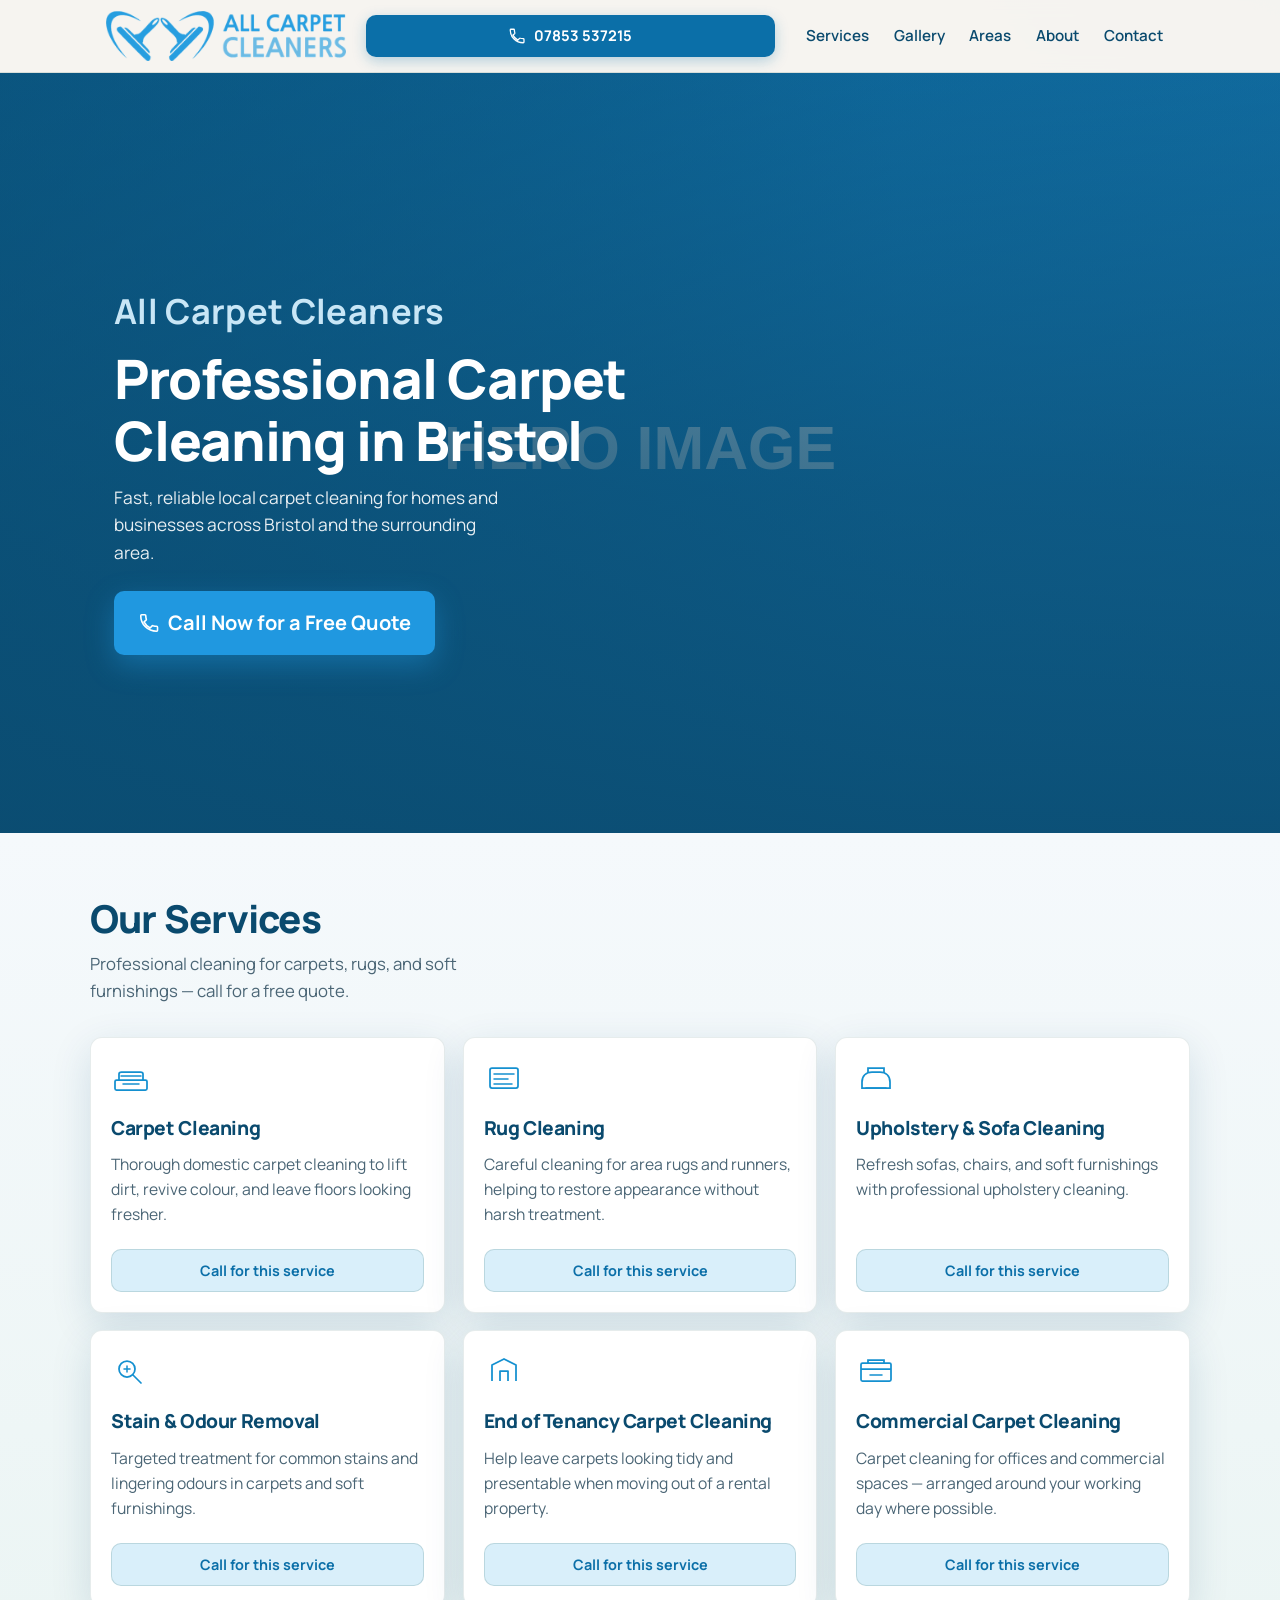
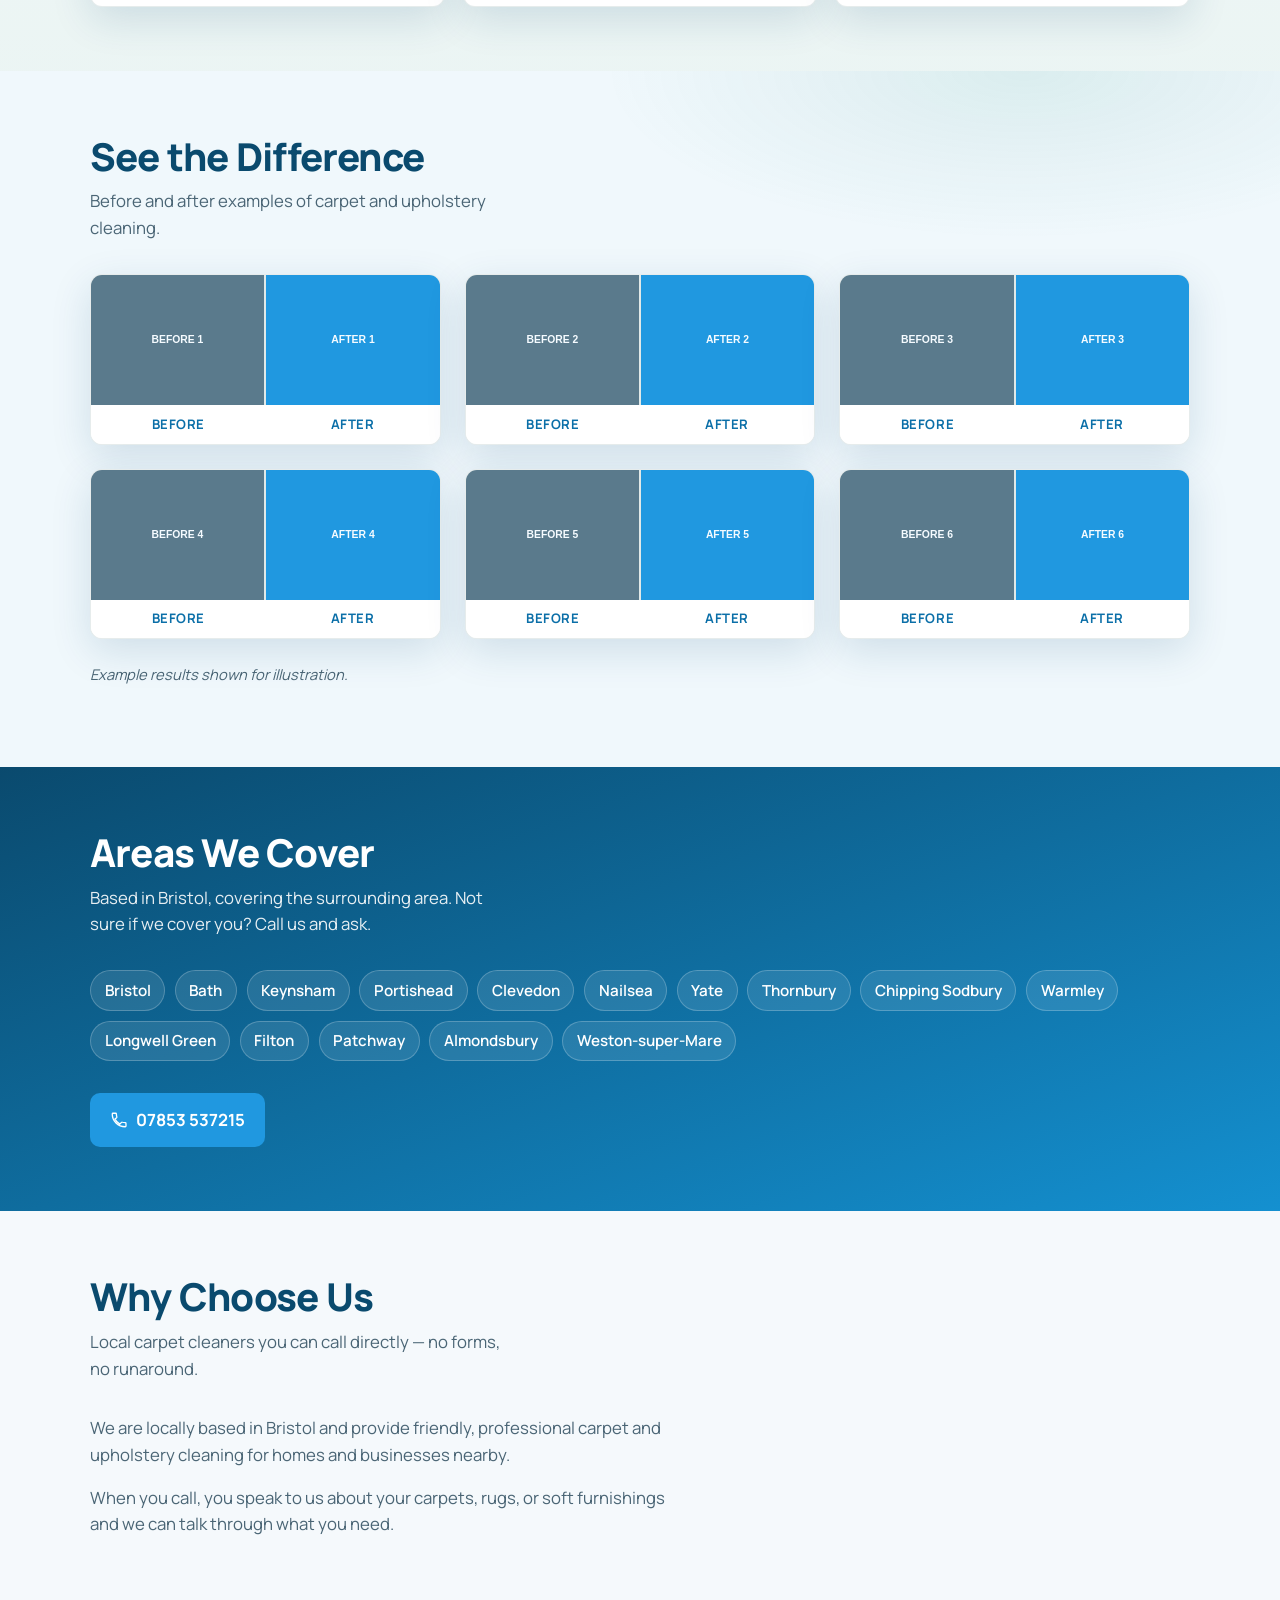
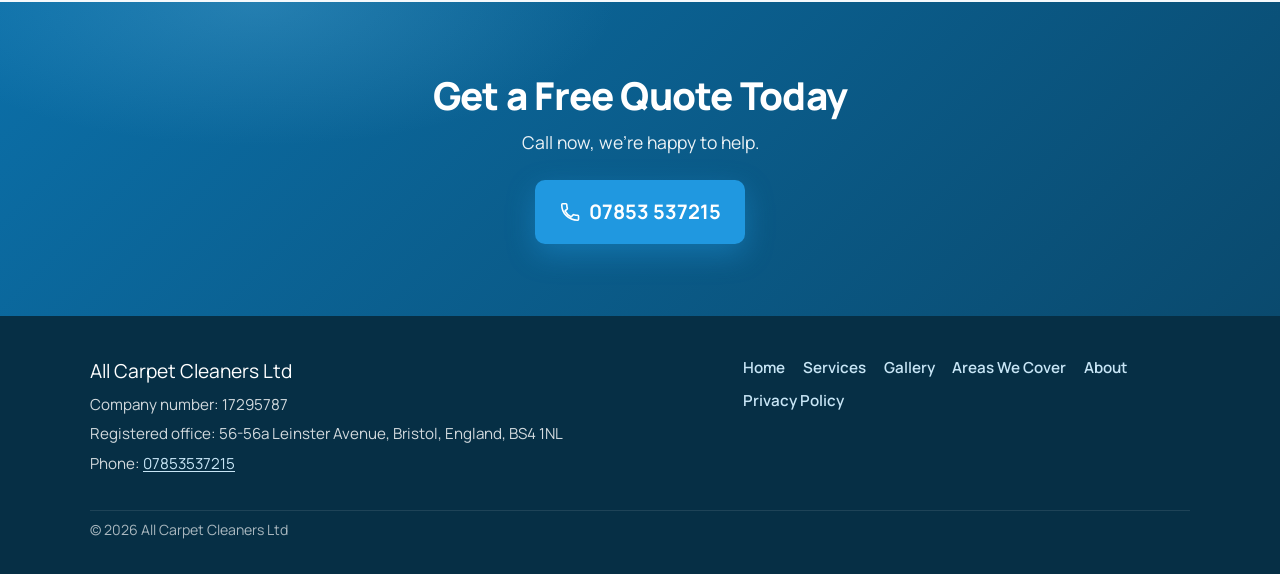
==== commit 5c0fa668: "Match site branding to All Carpet Cleaners logo Add the real logo assets and retune the palette to t" ====
--- a/index.html
+++ b/index.html
@@ -5,17 +5,19 @@
   <meta name="viewport" content="width=device-width, initial-scale=1">
   <title>All Carpet Cleaners | Professional Carpet Cleaning in Bristol</title>
   <meta name="description" content="Professional carpet cleaning in Bristol and surrounding areas. Fast, reliable local service. Call today for a free quote.">
+  <link rel="icon" href="images/favicon.png" type="image/png">
   <link rel="icon" href="images/favicon.svg" type="image/svg+xml">
+  <link rel="apple-touch-icon" href="images/apple-touch-icon.png">
 
   <meta property="og:title" content="All Carpet Cleaners | Professional Carpet Cleaning in Bristol">
   <meta property="og:description" content="Professional carpet cleaning in Bristol and surrounding areas. Fast, reliable local service. Call today for a free quote.">
-  <meta property="og:image" content="https://www.allcarpetcleaners.co.uk/images/og-image.jpg">
+  <meta property="og:image" content="https://www.allcarpetcleaners.co.uk/images/og-image.svg">
   <meta property="og:type" content="website">
   <meta property="og:url" content="https://www.allcarpetcleaners.co.uk/">
 
   <link rel="preconnect" href="https://fonts.googleapis.com">
   <link rel="preconnect" href="https://fonts.gstatic.com" crossorigin>
-  <link href="https://fonts.googleapis.com/css2?family=Fraunces:opsz,wght@9..144,600;9..144,700&family=Manrope:wght@400;500;600;700&display=swap" rel="stylesheet">
+  <link href="https://fonts.googleapis.com/css2?family=Manrope:wght@400;500;600;700;800&display=swap" rel="stylesheet">
 
   <link rel="stylesheet" href="css/style.css">
 
@@ -44,7 +46,7 @@
   <header class="site-header" id="top">
     <div class="header-inner">
       <a href="#home" class="logo-link">
-        <img src="images/logo.svg" width="220" height="38" alt="All Carpet Cleaners">
+        <img src="images/logo-web.png" width="220" height="45" alt="All Carpet Cleaners">
       </a>
 
       <a class="phone-btn phone-btn--header" href="tel:+447853537215">
@@ -75,7 +77,7 @@
   <main>
     <section id="home" class="hero">
       <div class="hero-media" aria-hidden="true">
-        <img src="images/hero.jpg" alt="" width="1600" height="900">
+        <img src="images/hero.svg" alt="" width="1600" height="900">
       </div>
       <div class="hero-overlay"></div>
       <div class="hero-content">
@@ -184,48 +186,48 @@
         <div class="gallery-grid">
           <figure class="ba-pair">
             <div class="ba-images">
-              <img src="images/gallery/before-1.jpg" alt="Living room carpet before professional cleaning" width="800" height="600" loading="lazy">
-              <img src="images/gallery/after-1.jpg" alt="Living room carpet after professional cleaning" width="800" height="600" loading="lazy">
-            </div>
-            <figcaption><span>Before</span><span>After</span></figcaption>
-          </figure>
-
-          <figure class="ba-pair">
-            <div class="ba-images">
-              <img src="images/gallery/before-2.jpg" alt="Staircase carpet before professional cleaning" width="800" height="600" loading="lazy">
-              <img src="images/gallery/after-2.jpg" alt="Staircase carpet after professional cleaning" width="800" height="600" loading="lazy">
-            </div>
-            <figcaption><span>Before</span><span>After</span></figcaption>
-          </figure>
-
-          <figure class="ba-pair">
-            <div class="ba-images">
-              <img src="images/gallery/before-3.jpg" alt="Hallway carpet before professional cleaning" width="800" height="600" loading="lazy">
-              <img src="images/gallery/after-3.jpg" alt="Hallway carpet after professional cleaning" width="800" height="600" loading="lazy">
-            </div>
-            <figcaption><span>Before</span><span>After</span></figcaption>
-          </figure>
-
-          <figure class="ba-pair">
-            <div class="ba-images">
-              <img src="images/gallery/before-4.jpg" alt="Bedroom carpet before professional cleaning" width="800" height="600" loading="lazy">
-              <img src="images/gallery/after-4.jpg" alt="Bedroom carpet after professional cleaning" width="800" height="600" loading="lazy">
-            </div>
-            <figcaption><span>Before</span><span>After</span></figcaption>
-          </figure>
-
-          <figure class="ba-pair">
-            <div class="ba-images">
-              <img src="images/gallery/before-5.jpg" alt="Area rug before professional cleaning" width="800" height="600" loading="lazy">
-              <img src="images/gallery/after-5.jpg" alt="Area rug after professional cleaning" width="800" height="600" loading="lazy">
-            </div>
-            <figcaption><span>Before</span><span>After</span></figcaption>
-          </figure>
-
-          <figure class="ba-pair">
-            <div class="ba-images">
-              <img src="images/gallery/before-6.jpg" alt="Sofa upholstery before professional cleaning" width="800" height="600" loading="lazy">
-              <img src="images/gallery/after-6.jpg" alt="Sofa upholstery after professional cleaning" width="800" height="600" loading="lazy">
+              <img src="images/gallery/before-1.svg" alt="Living room carpet before professional cleaning" width="800" height="600" loading="lazy">
+              <img src="images/gallery/after-1.svg" alt="Living room carpet after professional cleaning" width="800" height="600" loading="lazy">
+            </div>
+            <figcaption><span>Before</span><span>After</span></figcaption>
+          </figure>
+
+          <figure class="ba-pair">
+            <div class="ba-images">
+              <img src="images/gallery/before-2.svg" alt="Staircase carpet before professional cleaning" width="800" height="600" loading="lazy">
+              <img src="images/gallery/after-2.svg" alt="Staircase carpet after professional cleaning" width="800" height="600" loading="lazy">
+            </div>
+            <figcaption><span>Before</span><span>After</span></figcaption>
+          </figure>
+
+          <figure class="ba-pair">
+            <div class="ba-images">
+              <img src="images/gallery/before-3.svg" alt="Hallway carpet before professional cleaning" width="800" height="600" loading="lazy">
+              <img src="images/gallery/after-3.svg" alt="Hallway carpet after professional cleaning" width="800" height="600" loading="lazy">
+            </div>
+            <figcaption><span>Before</span><span>After</span></figcaption>
+          </figure>
+
+          <figure class="ba-pair">
+            <div class="ba-images">
+              <img src="images/gallery/before-4.svg" alt="Bedroom carpet before professional cleaning" width="800" height="600" loading="lazy">
+              <img src="images/gallery/after-4.svg" alt="Bedroom carpet after professional cleaning" width="800" height="600" loading="lazy">
+            </div>
+            <figcaption><span>Before</span><span>After</span></figcaption>
+          </figure>
+
+          <figure class="ba-pair">
+            <div class="ba-images">
+              <img src="images/gallery/before-5.svg" alt="Area rug before professional cleaning" width="800" height="600" loading="lazy">
+              <img src="images/gallery/after-5.svg" alt="Area rug after professional cleaning" width="800" height="600" loading="lazy">
+            </div>
+            <figcaption><span>Before</span><span>After</span></figcaption>
+          </figure>
+
+          <figure class="ba-pair">
+            <div class="ba-images">
+              <img src="images/gallery/before-6.svg" alt="Sofa upholstery before professional cleaning" width="800" height="600" loading="lazy">
+              <img src="images/gallery/after-6.svg" alt="Sofa upholstery after professional cleaning" width="800" height="600" loading="lazy">
             </div>
             <figcaption><span>Before</span><span>After</span></figcaption>
           </figure>
--- a/css/style.css
+++ b/css/style.css
@@ -1,23 +1,24 @@
 /* All Carpet Cleaners — site styles */
 
 :root {
-  --teal-900: #083834;
-  --teal-800: #0c4a45;
-  --teal-700: #146057;
-  --teal-500: #1f8a7c;
-  --mint-100: #e7f3f0;
-  --mint-50: #f3f9f7;
-  --sand-100: #efe8dc;
-  --ink: #16221f;
-  --ink-soft: #3d4f4a;
-  --cream: #f7f4ef;
+  /* Brand blues from All Carpet Cleaners logo */
+  --teal-900: #0a4a6e;
+  --teal-800: #0b6fa8;
+  --teal-700: #1490d0;
+  --teal-500: #2098e0;
+  --mint-100: #d9effa;
+  --mint-50: #f0f8fc;
+  --sand-100: #c8e6f6;
+  --ink: #123447;
+  --ink-soft: #4a6575;
+  --cream: #f5f9fc;
   --white: #ffffff;
-  --accent: #d9772f;
-  --accent-dark: #b85f1f;
-  --shadow-soft: 0 12px 40px rgba(8, 56, 52, 0.12);
+  --accent: #2098e0;
+  --accent-dark: #0b6fa8;
+  --shadow-soft: 0 12px 40px rgba(10, 74, 110, 0.14);
   --radius: 12px;
-  --header-h: 4.25rem;
-  --font-display: "Fraunces", Georgia, "Times New Roman", serif;
+  --header-h: 4.5rem;
+  --font-display: "Manrope", "Segoe UI", sans-serif;
   --font-body: "Manrope", "Segoe UI", sans-serif;
   --max: 1100px;
 }
@@ -39,8 +40,8 @@
   line-height: 1.6;
   color: var(--ink);
   background:
-    radial-gradient(1200px 500px at 10% -10%, rgba(31, 138, 124, 0.12), transparent 60%),
-    radial-gradient(900px 400px at 100% 0%, rgba(217, 119, 47, 0.08), transparent 50%),
+    radial-gradient(1200px 500px at 10% -10%, rgba(32, 152, 224, 0.14), transparent 60%),
+    radial-gradient(900px 400px at 100% 0%, rgba(104, 184, 224, 0.16), transparent 50%),
     linear-gradient(180deg, var(--mint-50) 0%, var(--cream) 40%, var(--mint-50) 100%);
   overflow-x: hidden;
 }
@@ -66,8 +67,9 @@
 h3 {
   font-family: var(--font-display);
   line-height: 1.15;
-  font-weight: 700;
+  font-weight: 800;
   color: var(--teal-900);
+  letter-spacing: -0.02em;
 }
 
 h1 {
@@ -122,7 +124,7 @@
 }
 
 .site-header.is-scrolled {
-  box-shadow: 0 6px 24px rgba(8, 56, 52, 0.1);
+  box-shadow: 0 6px 24px rgba(10, 74, 110, 0.1);
   background: rgba(247, 244, 239, 0.97);
 }
 
@@ -145,7 +147,7 @@
 }
 
 .logo-link img {
-  width: min(180px, 48vw);
+  width: min(220px, 52vw);
   height: auto;
 }
 
@@ -264,7 +266,7 @@
   padding: 0.55rem 0.8rem;
   font-size: 0.92rem;
   order: 2;
-  box-shadow: 0 4px 14px rgba(8, 56, 52, 0.22);
+  box-shadow: 0 4px 14px rgba(11, 111, 168, 0.28);
 }
 
 .phone-btn--header:hover {
@@ -277,7 +279,7 @@
   color: var(--white);
   padding: 1rem 1.5rem;
   font-size: clamp(1.05rem, 2.5vw, 1.25rem);
-  box-shadow: 0 10px 28px rgba(184, 95, 31, 0.35);
+  box-shadow: 0 10px 28px rgba(32, 152, 224, 0.4);
   animation: ctaPulse 2.8s ease-in-out infinite;
 }
 
@@ -289,10 +291,10 @@
 @keyframes ctaPulse {
   0%,
   100% {
-    box-shadow: 0 10px 28px rgba(184, 95, 31, 0.35);
+    box-shadow: 0 10px 28px rgba(32, 152, 224, 0.4);
   }
   50% {
-    box-shadow: 0 12px 34px rgba(184, 95, 31, 0.5);
+    box-shadow: 0 12px 34px rgba(32, 152, 224, 0.55);
   }
 }
 
@@ -354,8 +356,8 @@
   position: absolute;
   inset: 0;
   background:
-    linear-gradient(180deg, rgba(8, 56, 52, 0.35) 0%, rgba(8, 56, 52, 0.72) 55%, rgba(8, 56, 52, 0.9) 100%),
-    linear-gradient(90deg, rgba(8, 56, 52, 0.55) 0%, rgba(8, 56, 52, 0.15) 70%);
+    linear-gradient(180deg, rgba(10, 74, 110, 0.35) 0%, rgba(10, 74, 110, 0.72) 55%, rgba(10, 74, 110, 0.9) 100%),
+    linear-gradient(90deg, rgba(10, 74, 110, 0.55) 0%, rgba(10, 74, 110, 0.15) 70%);
 }
 
 .hero-content {
@@ -442,7 +444,7 @@
 
 .service-card:hover {
   transform: translateY(-3px);
-  box-shadow: 0 16px 36px rgba(8, 56, 52, 0.14);
+  box-shadow: 0 16px 36px rgba(10, 74, 110, 0.14);
 }
 
 .service-icon {
@@ -574,7 +576,7 @@
 /* —— Contact band —— */
 .contact-band {
   background:
-    radial-gradient(600px 240px at 20% 0%, rgba(217, 119, 47, 0.25), transparent 60%),
+    radial-gradient(600px 240px at 20% 0%, rgba(104, 184, 224, 0.28), transparent 60%),
     linear-gradient(135deg, var(--teal-800), var(--teal-900));
   color: var(--white);
   text-align: center;
@@ -598,7 +600,7 @@
 
 /* —— Footer —— */
 .site-footer {
-  background: #061f1d;
+  background: #062f45;
   color: rgba(255, 255, 255, 0.82);
   padding: 2.5rem 1rem 2rem;
   font-size: 0.95rem;
@@ -715,7 +717,7 @@
   }
 
   .logo-link img {
-    width: 210px;
+    width: 240px;
   }
 
   .hero-content {
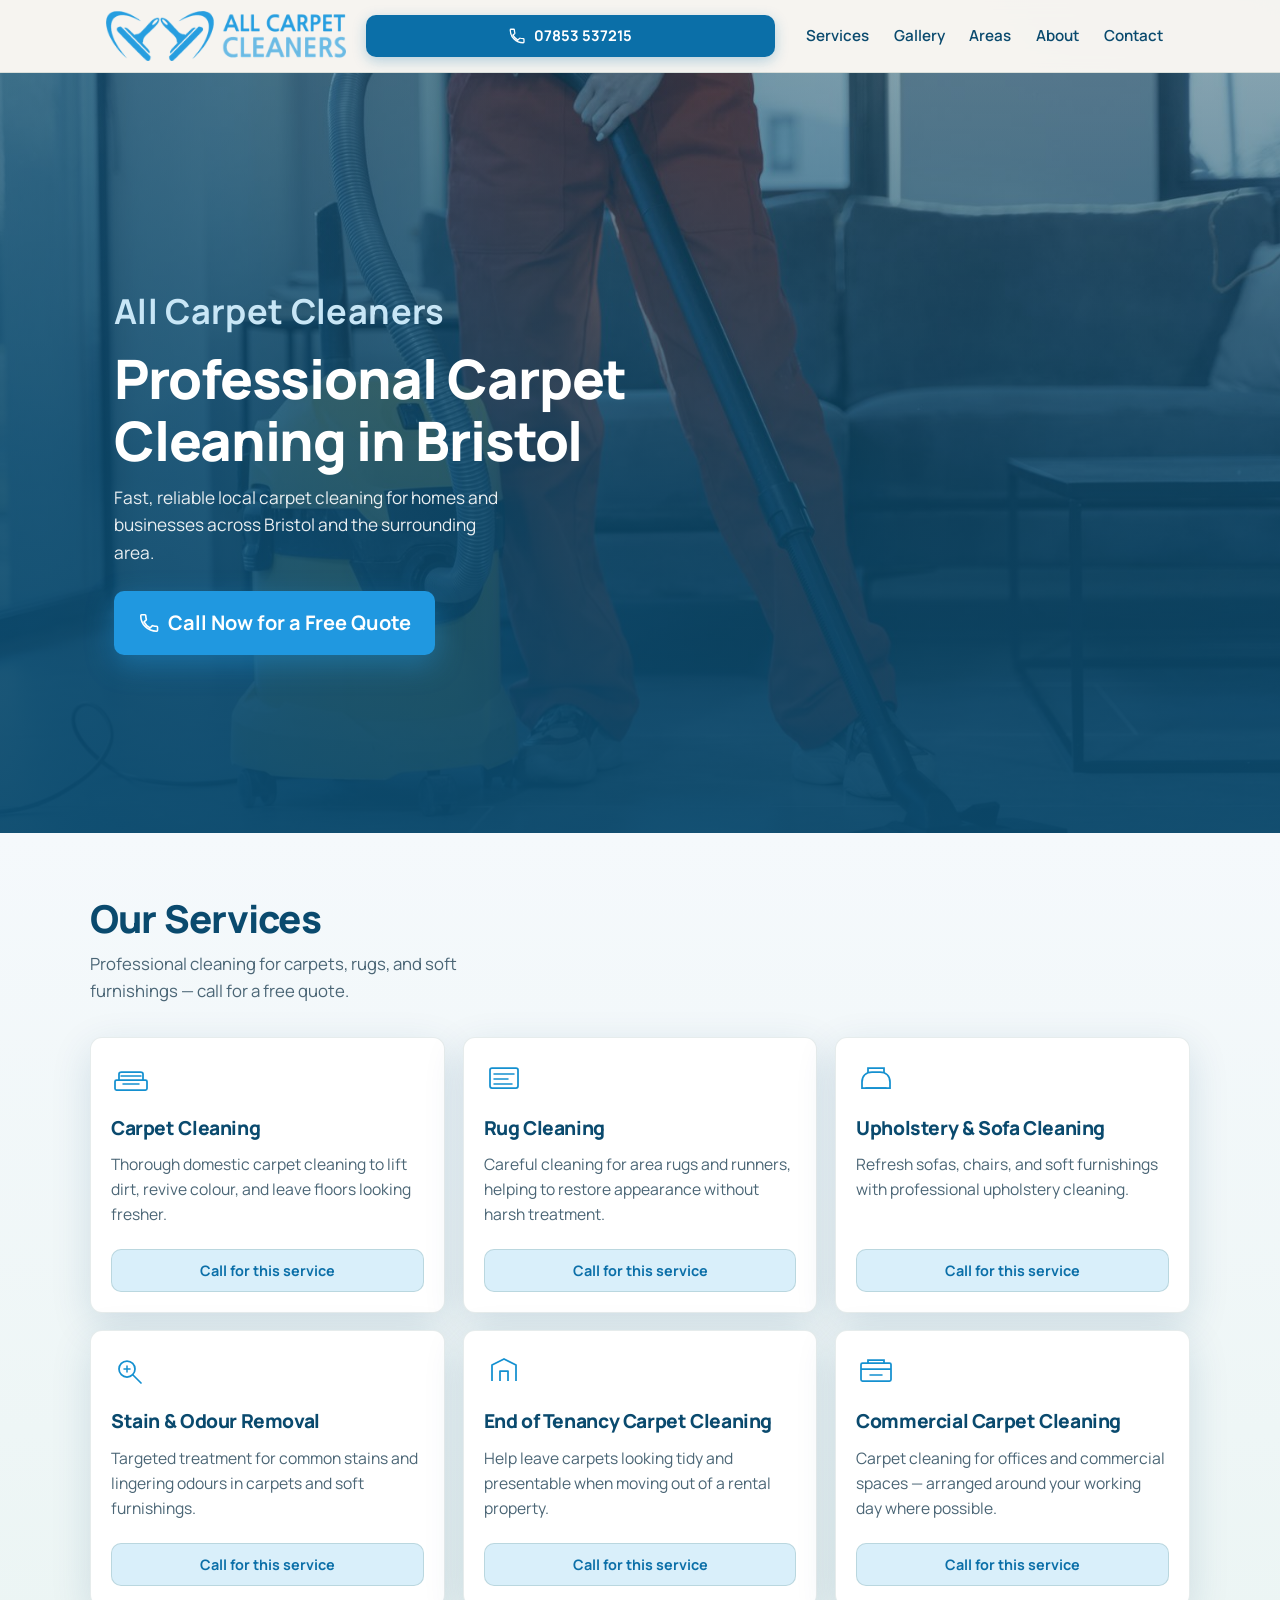
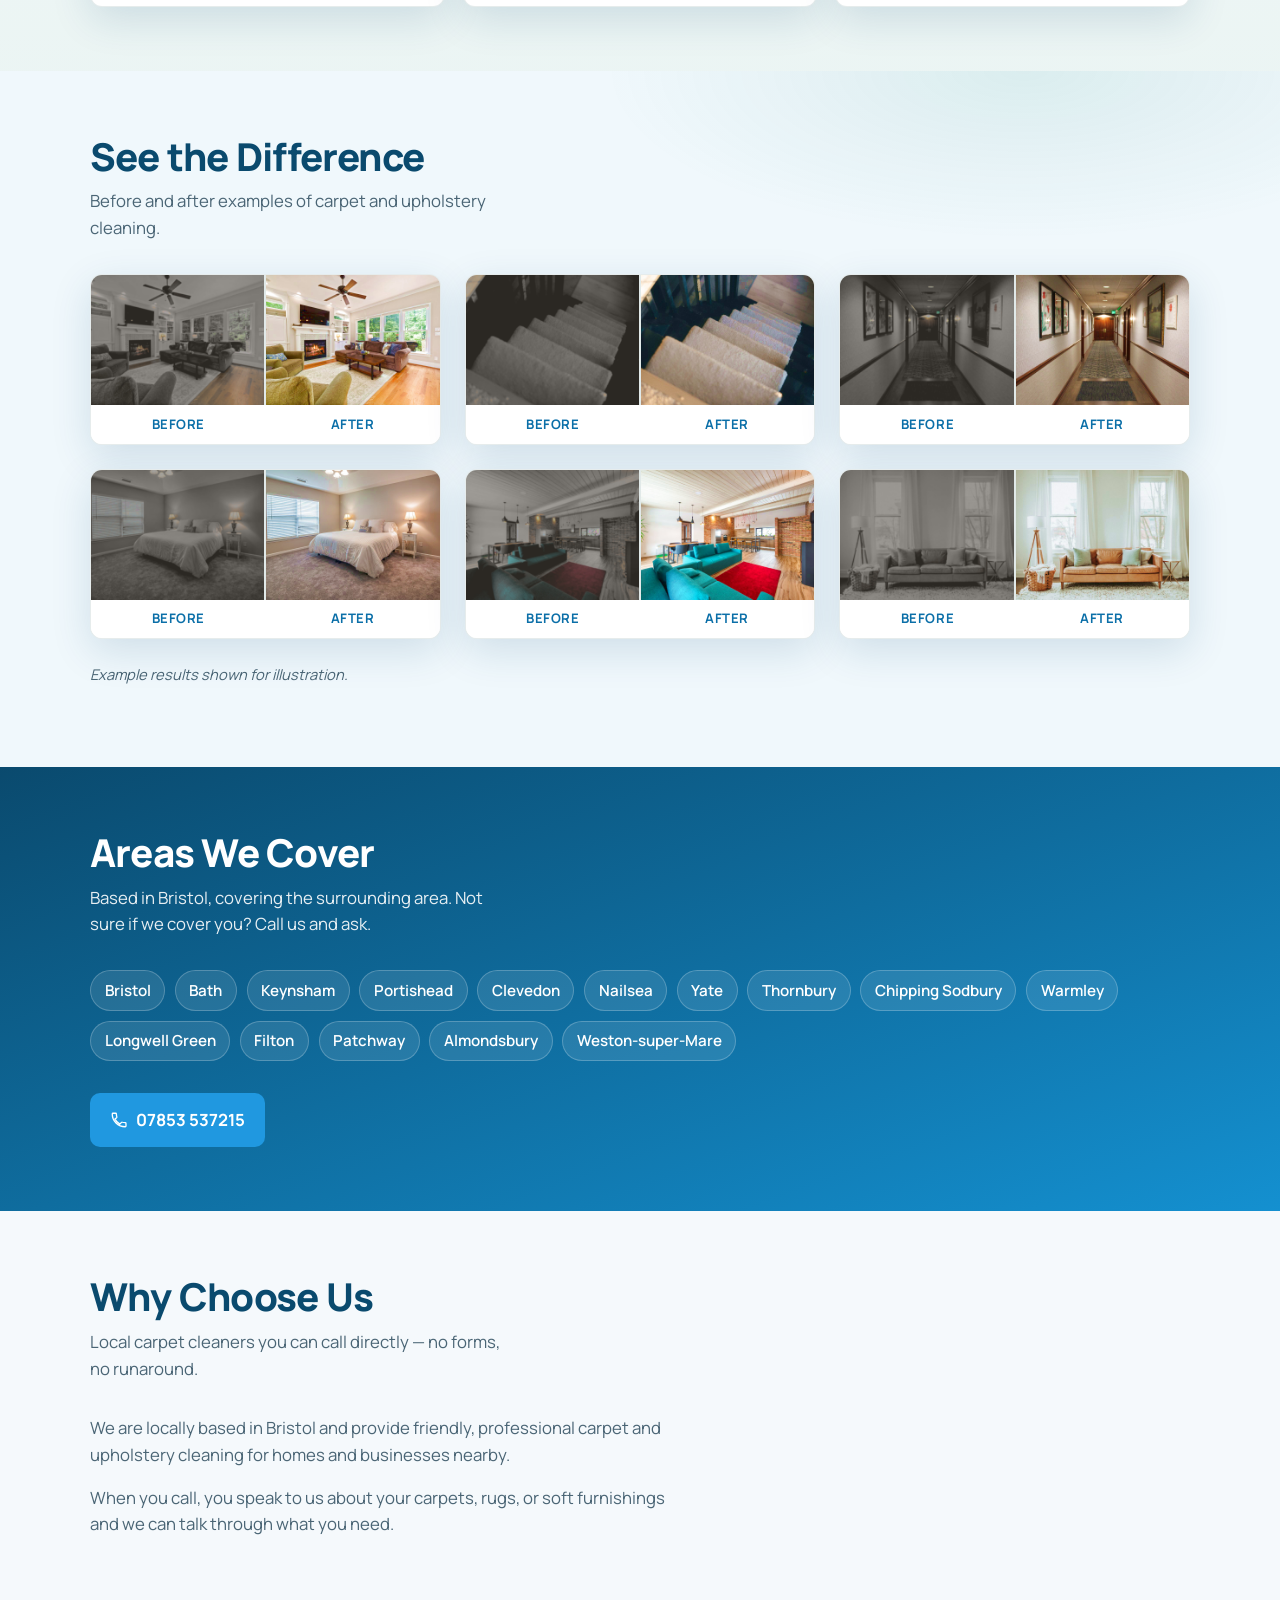
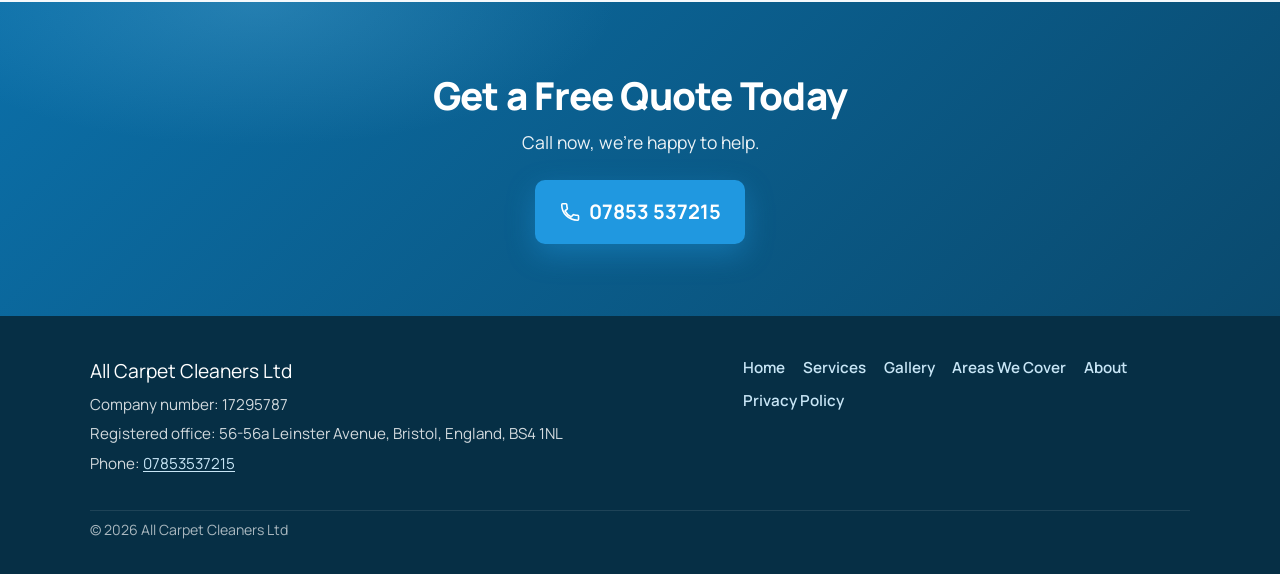
==== commit be2d982d: "Wire up real hero and gallery photos from main Use the JPG assets already on GitHub (hero, og-image," ====
--- a/index.html
+++ b/index.html
@@ -11,7 +11,7 @@
 
   <meta property="og:title" content="All Carpet Cleaners | Professional Carpet Cleaning in Bristol">
   <meta property="og:description" content="Professional carpet cleaning in Bristol and surrounding areas. Fast, reliable local service. Call today for a free quote.">
-  <meta property="og:image" content="https://www.allcarpetcleaners.co.uk/images/og-image.svg">
+  <meta property="og:image" content="https://www.allcarpetcleaners.co.uk/images/og-image.jpg">
   <meta property="og:type" content="website">
   <meta property="og:url" content="https://www.allcarpetcleaners.co.uk/">
 
@@ -77,7 +77,7 @@
   <main>
     <section id="home" class="hero">
       <div class="hero-media" aria-hidden="true">
-        <img src="images/hero.svg" alt="" width="1600" height="900">
+        <img src="images/hero.jpg" alt="" width="1600" height="900">
       </div>
       <div class="hero-overlay"></div>
       <div class="hero-content">
@@ -186,48 +186,48 @@
         <div class="gallery-grid">
           <figure class="ba-pair">
             <div class="ba-images">
-              <img src="images/gallery/before-1.svg" alt="Living room carpet before professional cleaning" width="800" height="600" loading="lazy">
-              <img src="images/gallery/after-1.svg" alt="Living room carpet after professional cleaning" width="800" height="600" loading="lazy">
-            </div>
-            <figcaption><span>Before</span><span>After</span></figcaption>
-          </figure>
-
-          <figure class="ba-pair">
-            <div class="ba-images">
-              <img src="images/gallery/before-2.svg" alt="Staircase carpet before professional cleaning" width="800" height="600" loading="lazy">
-              <img src="images/gallery/after-2.svg" alt="Staircase carpet after professional cleaning" width="800" height="600" loading="lazy">
-            </div>
-            <figcaption><span>Before</span><span>After</span></figcaption>
-          </figure>
-
-          <figure class="ba-pair">
-            <div class="ba-images">
-              <img src="images/gallery/before-3.svg" alt="Hallway carpet before professional cleaning" width="800" height="600" loading="lazy">
-              <img src="images/gallery/after-3.svg" alt="Hallway carpet after professional cleaning" width="800" height="600" loading="lazy">
-            </div>
-            <figcaption><span>Before</span><span>After</span></figcaption>
-          </figure>
-
-          <figure class="ba-pair">
-            <div class="ba-images">
-              <img src="images/gallery/before-4.svg" alt="Bedroom carpet before professional cleaning" width="800" height="600" loading="lazy">
-              <img src="images/gallery/after-4.svg" alt="Bedroom carpet after professional cleaning" width="800" height="600" loading="lazy">
-            </div>
-            <figcaption><span>Before</span><span>After</span></figcaption>
-          </figure>
-
-          <figure class="ba-pair">
-            <div class="ba-images">
-              <img src="images/gallery/before-5.svg" alt="Area rug before professional cleaning" width="800" height="600" loading="lazy">
-              <img src="images/gallery/after-5.svg" alt="Area rug after professional cleaning" width="800" height="600" loading="lazy">
-            </div>
-            <figcaption><span>Before</span><span>After</span></figcaption>
-          </figure>
-
-          <figure class="ba-pair">
-            <div class="ba-images">
-              <img src="images/gallery/before-6.svg" alt="Sofa upholstery before professional cleaning" width="800" height="600" loading="lazy">
-              <img src="images/gallery/after-6.svg" alt="Sofa upholstery after professional cleaning" width="800" height="600" loading="lazy">
+              <img src="images/gallery/before-1.jpg" alt="Living room carpet before professional cleaning" width="800" height="600" loading="lazy">
+              <img src="images/gallery/after-1.jpg" alt="Living room carpet after professional cleaning" width="800" height="600" loading="lazy">
+            </div>
+            <figcaption><span>Before</span><span>After</span></figcaption>
+          </figure>
+
+          <figure class="ba-pair">
+            <div class="ba-images">
+              <img src="images/gallery/before-2.jpg" alt="Staircase carpet before professional cleaning" width="800" height="600" loading="lazy">
+              <img src="images/gallery/after-2.jpg" alt="Staircase carpet after professional cleaning" width="800" height="600" loading="lazy">
+            </div>
+            <figcaption><span>Before</span><span>After</span></figcaption>
+          </figure>
+
+          <figure class="ba-pair">
+            <div class="ba-images">
+              <img src="images/gallery/before-3.jpg" alt="Hallway carpet before professional cleaning" width="800" height="600" loading="lazy">
+              <img src="images/gallery/after-3.jpg" alt="Hallway carpet after professional cleaning" width="800" height="600" loading="lazy">
+            </div>
+            <figcaption><span>Before</span><span>After</span></figcaption>
+          </figure>
+
+          <figure class="ba-pair">
+            <div class="ba-images">
+              <img src="images/gallery/before-4.jpg" alt="Bedroom carpet before professional cleaning" width="800" height="600" loading="lazy">
+              <img src="images/gallery/after-4.jpg" alt="Bedroom carpet after professional cleaning" width="800" height="600" loading="lazy">
+            </div>
+            <figcaption><span>Before</span><span>After</span></figcaption>
+          </figure>
+
+          <figure class="ba-pair">
+            <div class="ba-images">
+              <img src="images/gallery/before-5.jpg" alt="Area rug before professional cleaning" width="800" height="600" loading="lazy">
+              <img src="images/gallery/after-5.jpg" alt="Area rug after professional cleaning" width="800" height="600" loading="lazy">
+            </div>
+            <figcaption><span>Before</span><span>After</span></figcaption>
+          </figure>
+
+          <figure class="ba-pair">
+            <div class="ba-images">
+              <img src="images/gallery/before-6.jpg" alt="Sofa upholstery before professional cleaning" width="800" height="600" loading="lazy">
+              <img src="images/gallery/after-6.jpg" alt="Sofa upholstery after professional cleaning" width="800" height="600" loading="lazy">
             </div>
             <figcaption><span>Before</span><span>After</span></figcaption>
           </figure>
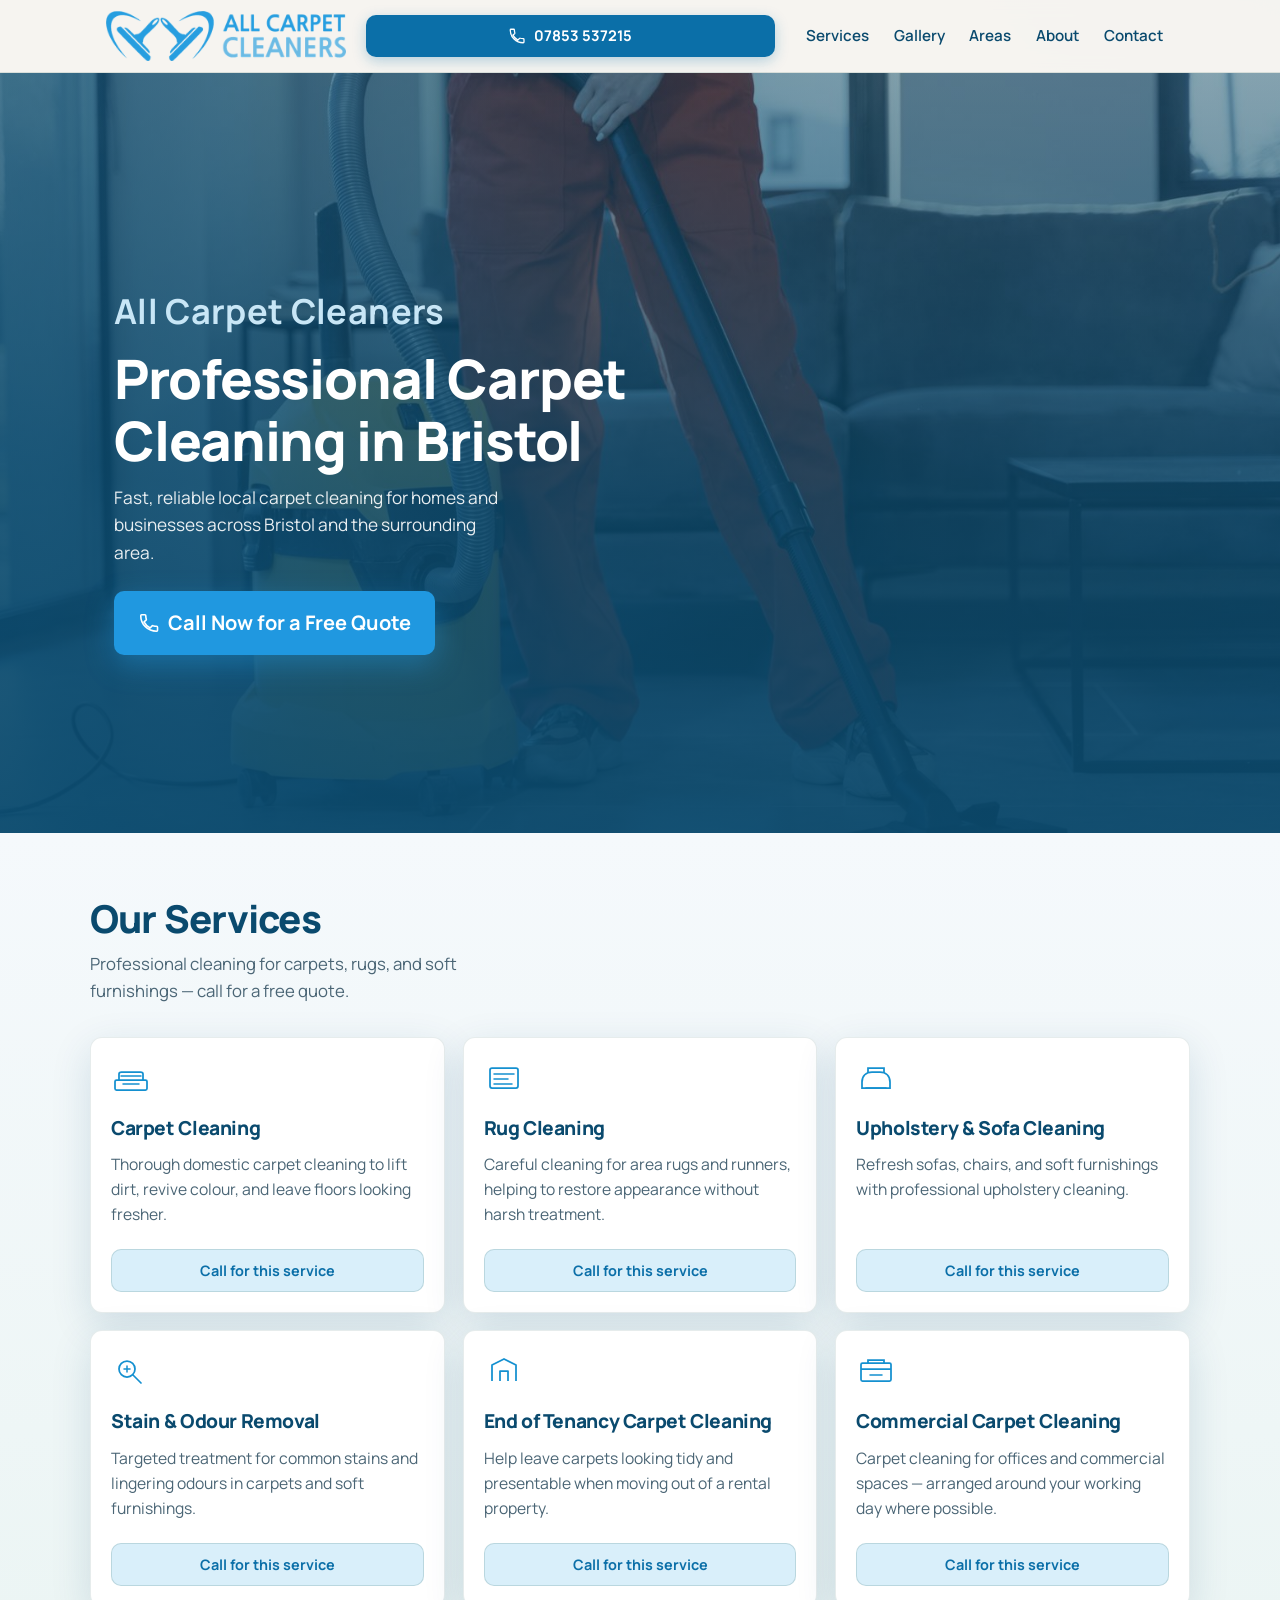
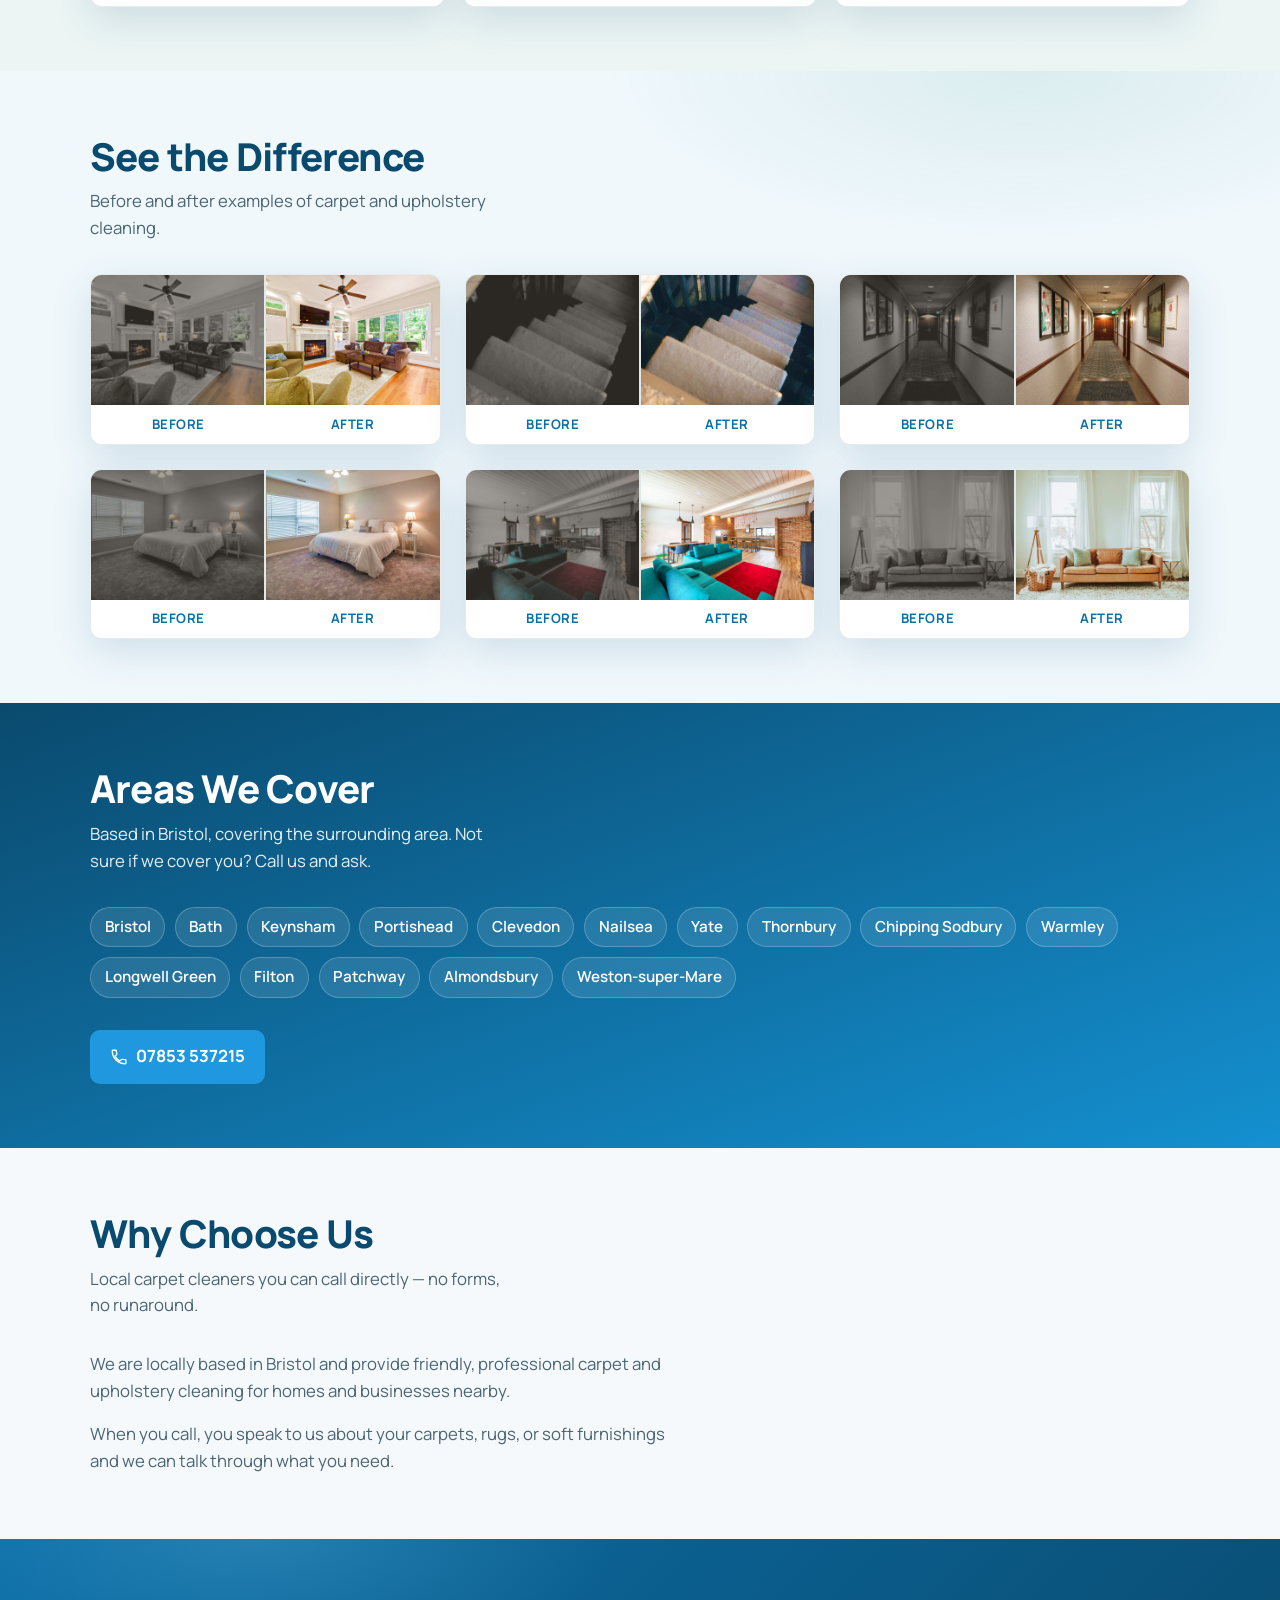
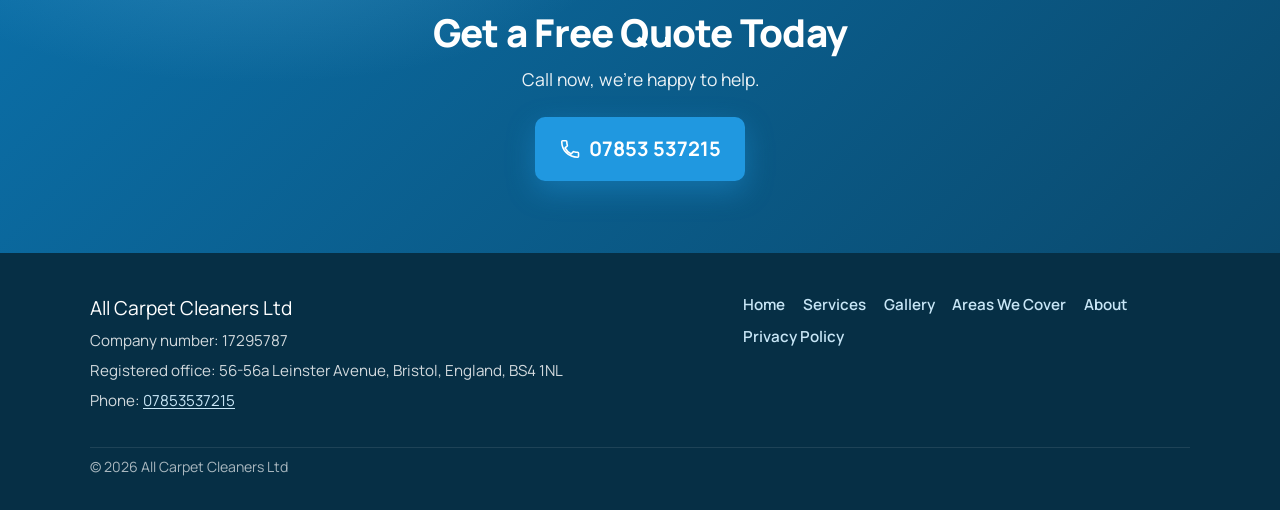
==== commit eb34f4f0: "Remove gallery illustration disclaimer line Co-authored-by: hamzajamshed4 <hamzajamshed4@users.norep" ====
--- a/index.html
+++ b/index.html
@@ -233,7 +233,6 @@
           </figure>
         </div>
 
-        <p class="gallery-note">Example results shown for illustration.</p>
       </div>
     </section>
 
--- a/css/style.css
+++ b/css/style.css
@@ -509,13 +509,6 @@
   text-align: center;
 }
 
-.gallery-note {
-  margin-top: 1.5rem;
-  font-size: 0.92rem;
-  color: var(--ink-soft);
-  font-style: italic;
-}
-
 /* —— Areas —— */
 .areas {
   background: linear-gradient(160deg, var(--teal-900), var(--teal-700));
